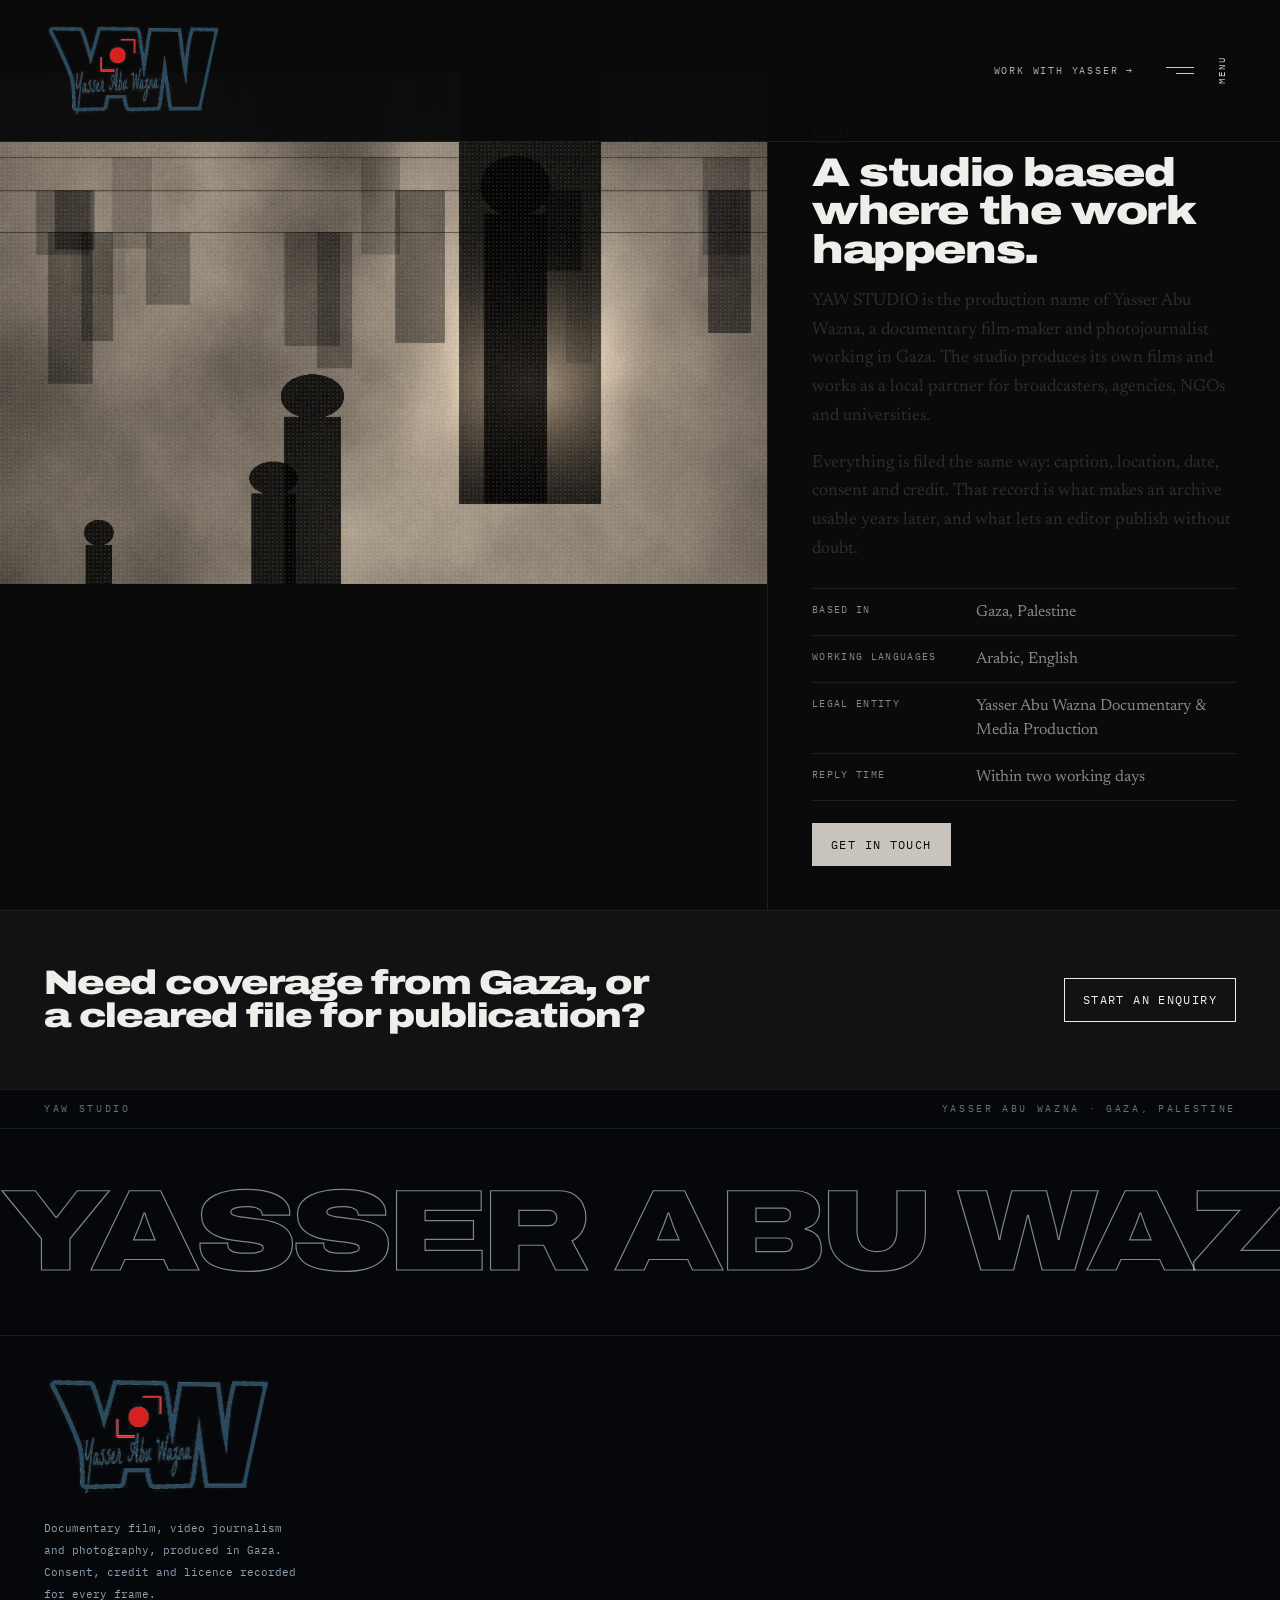
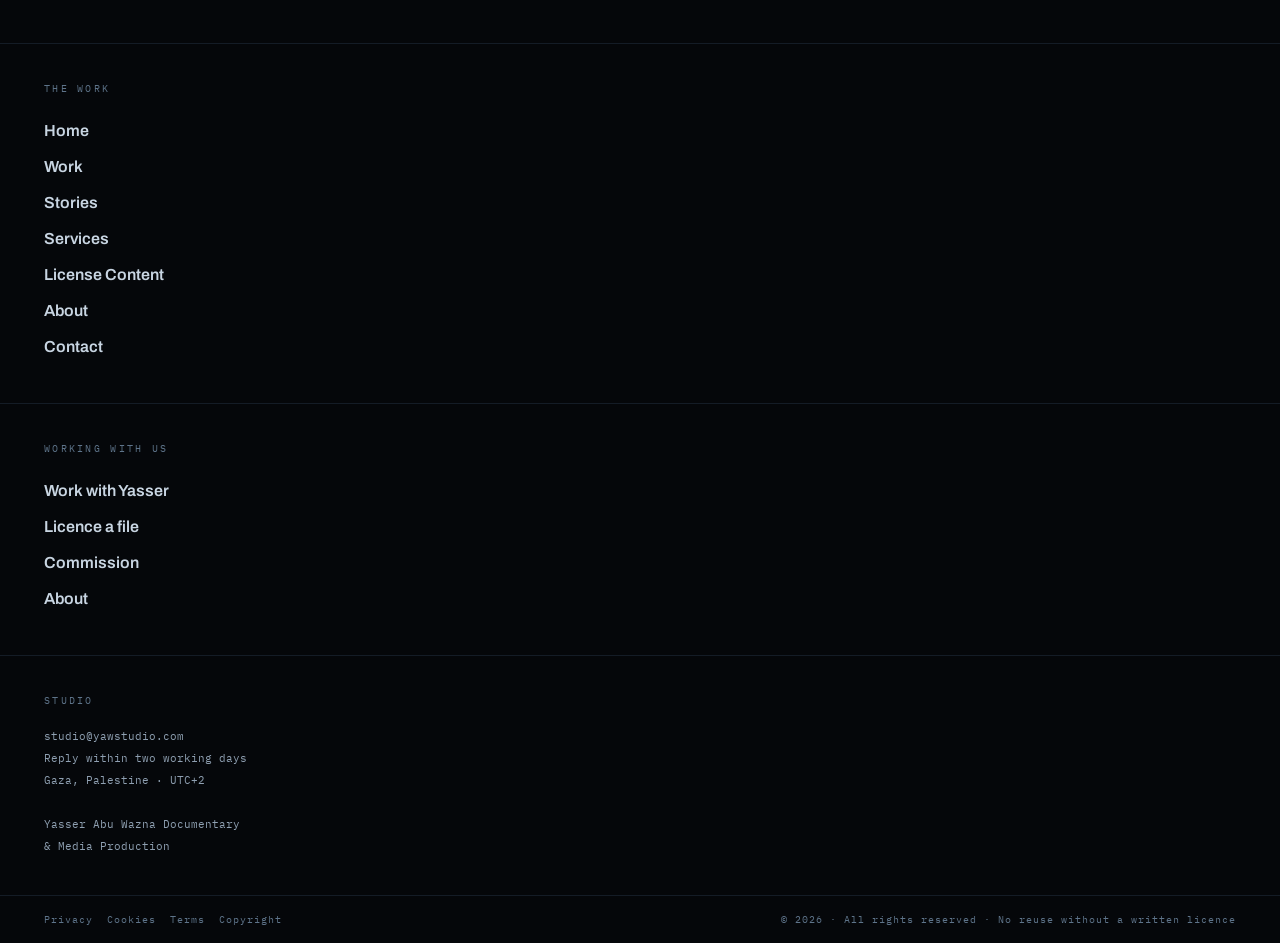
==== about.html @ a4c1c68e "Initial commit: YAW Studio public website. EOF  Co-authored-by: Cursor <cursoragent@cursor.com>" ====
<!doctype html>
<html lang="en">
<head>
<meta charset="utf-8">
<meta name="viewport" content="width=device-width, initial-scale=1">
<title>About &mdash; YAW STUDIO</title>
<meta name="description" content="YAW STUDIO is the production name of Yasser Abu Wazna, a documentary film-maker and photojournalist based in Gaza.">
<meta property="og:title" content="About — YAW STUDIO">
<meta property="og:description" content="YAW STUDIO is the production name of Yasser Abu Wazna, a documentary film-maker and photojournalist based in Gaza.">
<meta property="og:type" content="website">
<link rel="preconnect" href="https://fonts.googleapis.com"><link rel="preconnect" href="https://fonts.gstatic.com" crossorigin><link href="https://fonts.googleapis.com/css2?family=Archivo:ital,wdth,wght@0,62..125,100..900;1,62..125,100..900&family=IBM+Plex+Mono:wght@400;500&family=Newsreader:ital,opsz,wght@0,6..72,200..700;1,6..72,200..600&display=swap" rel="stylesheet">
<link rel="icon" href="assets/logo/favicon-512.png">
<link rel="apple-touch-icon" href="assets/logo/favicon-512.png">
<link rel="stylesheet" href="assets/style.css">
<link rel="stylesheet" href="assets/home.css">
</head>
<body>
<a class="skip" href="#main">Skip to content</a>
<header class="hdr">
  <a class="brand" href="index.html" aria-label="YAW STUDIO — home">
    <img class="mark" src="assets/logo/yaw-logo-ink.png" alt="" aria-hidden="true" width="924" height="458">
  </a>
  <div class="hdr-actions">
    <a class="hdr-cta" href="contact.html">Work with Yasser &rarr;</a>
    <button class="menu-btn" id="menuBtn" type="button" aria-expanded="false" aria-controls="menuRoom" aria-label="Open menu">
      <span class="menu-frame"><span class="menu-line"></span><span class="menu-line short"></span><span class="menu-tag">Menu</span></span>
    </button>
  </div>
  <nav aria-label="Main" hidden><a href="index.html">Home</a><a href="work.html">Work</a><a href="story.html">Stories</a><a href="services.html">Services</a><a href="licensing.html">License Content</a><a href="about.html" aria-current="page">About</a><a href="contact.html">Contact</a></nav>
</header>
<div class="overlay" id="menuRoom" aria-hidden="true">
  <div class="sweep"></div>
  <div class="top">
    <img  src="assets/logo/yaw-logo-ink.png" alt="" aria-hidden="true" width="924" height="458">
    <button class="close" id="menuClose" type="button">Close &times;</button>
  </div>
  <div class="list"><a href="index.html" data-i="0"><span class="k">01</span><span class="w"><b>Home</b></span><span class="d">Yasser Abu Wazna &middot; Gaza</span></a><a href="work.html" data-i="1"><span class="k">02</span><span class="w"><b>Work</b></span><span class="d">Photography &middot; frames</span></a><a href="story.html" data-i="2"><span class="k">03</span><span class="w"><b>Stories</b></span><span class="d">Reported &middot; written &middot; photographed</span></a><a href="services.html" data-i="3"><span class="k">04</span><span class="w"><b>Services</b></span><span class="d">Commission &middot; production</span></a><a href="licensing.html" data-i="4"><span class="k">05</span><span class="w"><b>License Content</b></span><span class="d">Cleared stills &amp; footage</span></a><a href="about.html" data-i="5"><span class="k">06</span><span class="w"><b>About</b></span><span class="d">Yasser Abu Wazna &middot; Gaza</span></a><a href="contact.html" data-i="6"><span class="k">07</span><span class="w"><b>Contact</b></span><span class="d">Discovery &middot; enquiries</span></a></div>
  <div class="view"><div class="lay on"><div class="ph"><img src="images/hero-main.jpg" alt="Home" loading="lazy"></div></div><div class="lay"><div class="ph c"><img src="images/frame-03.jpg" alt="Work" loading="lazy"></div></div><div class="lay"><div class="ph b"><img src="images/story-01.jpg" alt="Stories" loading="lazy"></div></div><div class="lay"><div class="ph"><img src="images/w04.jpg" alt="Services" loading="lazy"></div></div><div class="lay"><div class="ph d"><img src="images/frame-01.jpg" alt="License Content" loading="lazy"></div></div><div class="lay"><div class="ph c"><img src="images/portrait.jpg" alt="About" loading="lazy"></div></div><div class="lay"><div class="ph b"><img src="images/film-04.jpg" alt="Contact" loading="lazy"></div></div></div>
  <div class="foot"><span>Yasser Abu Wazna &middot; YAW STUDIO</span>
  <span>studio@yawstudio.com</span><span>Gaza, Palestine</span></div>
</div>
<main id="main">
<div class="story">
  <div class="col-a">
    <div class="ph c"><img src="images/portrait.jpg" alt="Portrait of Yasser Abu Wazna" loading="lazy"></div>
  </div>
  <div class="col-b">
    <p class="eyebrow" style="color:var(--signal)">About</p>
    <h1 class="disp">A studio based where the work happens.</h1>
    <p style="font-family:var(--read);font-size:17.5px;line-height:1.65;color:#2A2F34">
      YAW STUDIO is the production name of Yasser Abu Wazna, a documentary film-maker and photojournalist working in Gaza.
      The studio produces its own films and works as a local partner for broadcasters, agencies, NGOs and universities.</p>
    <p style="font-family:var(--read);font-size:17.5px;line-height:1.65;color:#2A2F34;margin-top:16px">
      Everything is filed the same way: caption, location, date, consent and credit. That record is what makes an archive
      usable years later, and what lets an editor publish without doubt.</p>
    <dl class="facts">
      <div><dt>Based in</dt><dd>Gaza, Palestine</dd></div>
      <div><dt>Working languages</dt><dd>Arabic, English</dd></div>
      <div><dt>Legal entity</dt><dd>Yasser Abu Wazna Documentary &amp; Media Production</dd></div>
      <div><dt>Reply time</dt><dd>Within two working days</dd></div>
    </dl>
    <div class="btnrow" style="padding:22px 0 0">
      <a class="btn fill" href="contact.html">Get in touch</a>
    </div>
  </div>
</div>

<section class="band">
  <h2 class="disp">Need coverage from Gaza, or a cleared file for publication?</h2>
  <a class="btn" href="contact.html">Start an enquiry</a>
</section>
</main>
<footer class="endcard">
  <div class="slateline">
    <span>YAW STUDIO</span>
    <span>Yasser Abu Wazna &middot; Gaza, Palestine</span>
    <span class="tc2"></span>
  </div>
  <div class="roll"><div class="rn">
    <span>YASSER ABU WAZNA</span><span>YAW STUDIO</span><span>YASSER ABU WAZNA</span><span>YAW STUDIO</span><span>YASSER ABU WAZNA</span><span>YAW STUDIO</span><span>YASSER ABU WAZNA</span><span>YAW STUDIO</span>
  </div></div>
  <div class="cols">
    <div class="cell">
      <img class="lock" src="assets/logo/yaw-logo-ink.png" alt="YAW STUDIO" width="924" height="458">
      <p>Documentary film, video journalism<br>and photography, produced in Gaza.<br>Consent, credit and licence recorded<br>for every frame.</p>
    </div>
    <div class="cell"><h4>The work</h4>
      <a href="index.html">Home</a><a href="work.html">Work</a>
      <a href="story.html">Stories</a><a href="services.html">Services</a>
      <a href="licensing.html">License Content</a><a href="about.html">About</a>
      <a href="contact.html">Contact</a></div>
    <div class="cell"><h4>Working with us</h4>
      <a href="contact.html">Work with Yasser</a><a href="licensing.html">Licence a file</a>
      <a href="services.html">Commission</a><a href="about.html">About</a></div>
    <div class="cell"><h4>Studio</h4>
      <p>studio@yawstudio.com<br>Reply within two working days<br>Gaza, Palestine &middot; UTC+2<br><br>
      Yasser Abu Wazna Documentary<br>&amp; Media Production</p></div>
  </div>
  <div class="base">
    <div><a href="legal.html#privacy">Privacy</a><a href="legal.html#cookies">Cookies</a><a href="legal.html#terms">Terms</a><a href="legal.html#copyright">Copyright</a></div>
    <div>&copy; 2026 &middot; All rights reserved &middot; No reuse without a written licence</div>
  </div>
</footer>
<script src="assets/site.js"></script>
<script src="assets/site.js"></script>
<script src="assets/site.js"></script>
</body>
</html>
---- assets/style.css ----
/* ============================================================
   YAW STUDIO — public website
   Design direction 03 · THE AGENCY WALL
   Free to use, edit and publish.

   TO SWITCH DIRECTION: replace the six values in :root below.
   Alternative palettes are listed at the bottom of this file.
   ============================================================ */

:root{
  /* --- cinematic · dark editorial --- */
  --paper:#0A0A0B;
  --paper-2:#121214;
  --line:#1E1E22;
  --ink:#F0EEEB;
  --mute:#8A8884;

  /* brand — taken from the final logo artwork */
  --navy:#101215;
  --brand-red:#E01B18;
  --signal:#C9C5BE;

  /* status — meaning is fixed, do not reuse for decoration */
  --go:#2F7D53;
  --ask:#B87914;
  --no:#E01B18;

  --disp:"Archivo",system-ui,-apple-system,sans-serif;
  --read:"Newsreader",Georgia,serif;
  --mono:"IBM Plex Mono",ui-monospace,SFMono-Regular,monospace;

  --pad:clamp(16px,4vw,44px);
  --maxw:1500px;
}

*{box-sizing:border-box}
html{-webkit-text-size-adjust:100%}
body{
  margin:0;background:var(--paper);color:var(--ink);
  font-family:var(--disp);font-size:16px;line-height:1.5;
  -webkit-font-smoothing:antialiased;
}
img{display:block;max-width:100%}
a{color:inherit}
button{font:inherit}
:focus-visible{outline:2px solid var(--signal);outline-offset:2px}
@media (prefers-reduced-motion:reduce){*{transition:none!important;animation:none!important}}

.skip{position:absolute;left:-9999px}
.skip:focus{left:8px;top:8px;background:var(--ink);color:#fff;padding:10px 14px;z-index:100}

/* ---------- type helpers ---------- */
.disp{font-family:var(--disp);font-variation-settings:"wdth" 125;font-weight:900;letter-spacing:-.035em;line-height:.96}
.eyebrow{font-family:var(--mono);font-size:10px;letter-spacing:.2em;text-transform:uppercase;color:var(--mute)}
.mono{font-family:var(--mono)}
.mute{color:var(--mute)}

/* ============================================================
   HEADER
   ============================================================ */
.hdr{
  display:flex;align-items:center;justify-content:space-between;gap:16px;
  padding:18px var(--pad);
  position:fixed;top:0;left:0;right:0;z-index:20;flex-wrap:wrap;
  background:linear-gradient(to bottom,rgba(10,10,11,.92),rgba(10,10,11,0));
  border-bottom:0;transition:background .4s;
}
.hdr.solid{background:rgba(10,10,11,.97);border-bottom:1px solid var(--line)}
body:not(.home) .hdr{background:rgba(10,10,11,.97);border-bottom:1px solid var(--line)}
.brand{display:flex;flex-direction:column;align-items:flex-start;justify-content:center;gap:5px;text-decoration:none;color:var(--ink);padding:4px 0}
.brand .mark{height:auto;width:clamp(118px,14vw,188px);flex:0 0 auto;display:block}
.brand .brand-word{
  font-family:var(--disp);font-variation-settings:"wdth" 110;font-weight:800;
  font-size:clamp(9px,.95vw,11px);letter-spacing:.28em;text-transform:uppercase;
  color:rgba(240,238,235,.92);line-height:1;white-space:nowrap;
}
.brand .bt{display:none}
.hdr nav{display:none}
.hdr-actions{display:flex;align-items:center;gap:clamp(16px,3vw,32px);margin-left:auto}
.hdr-cta{
  font-family:var(--mono);font-size:10px;letter-spacing:.18em;text-transform:uppercase;
  text-decoration:none;color:rgba(240,238,235,.72);padding:0;border:0;background:none;
  transition:color .3s;
}
.hdr-cta:hover{color:#fff}
@media(max-width:640px){.hdr-cta{display:none}}
.menu-btn{display:flex;align-items:center;gap:10px;background:none;border:0;cursor:pointer;
  font-family:var(--mono);font-size:10.5px;letter-spacing:.22em;text-transform:uppercase;
  color:rgba(240,238,235,.85);padding:8px 0}
.menu-btn:hover{color:#fff}

/* ============================================================
   THE FILING STRIP — signature element, used on every page
   ============================================================ */
.strip{
  display:flex;flex-wrap:wrap;font-family:var(--mono);font-size:11px;
  border-top:1px solid var(--line);border-bottom:1px solid var(--line);
  background:var(--paper-2);
}
.strip div{padding:9px 14px;border-right:1px solid var(--line);white-space:nowrap}
.strip div:last-child{border-right:0}
.strip b{display:block;font-size:9px;letter-spacing:.18em;color:var(--mute);font-weight:400;margin-bottom:3px;text-transform:uppercase}

.dot{width:7px;height:7px;border-radius:50%;display:inline-block;margin-right:6px;vertical-align:1px}
.dot.go{background:var(--go)}.dot.ask{background:var(--ask)}.dot.no{background:var(--no)}

/* ============================================================
   IMAGE SLOT
   Gradient sits behind. If the file is missing the page still
   looks designed — see images/README.txt
   ============================================================ */
.ph{position:relative;overflow:hidden;background:linear-gradient(140deg,#9AA3AB,#20262C 78%)}
.ph.b{background:linear-gradient(35deg,#7E8C99,#171D24 74%)}
.ph.c{background:linear-gradient(215deg,#A6ADB4,#252B31 70%)}
.ph.d{background:linear-gradient(75deg,#8B959E,#1B2128 80%)}
.ph img{width:100%;height:100%;object-fit:cover}
.ph::after{
  content:"";position:absolute;inset:0;pointer-events:none;
  background-image:radial-gradient(circle at 1px 1px,rgba(255,255,255,.07) 1px,transparent 0);
  background-size:4px 4px;
}
.ph.has img + ::after{display:none}

/* ============================================================
   HERO
   ============================================================ */
.hero .ph{height:clamp(260px,58vh,620px)}
.hero-txt{padding:clamp(28px,5vw,60px) var(--pad) 0;max-width:var(--maxw)}
.hero-txt h1{font-size:clamp(30px,6.6vw,82px);margin:12px 0 18px;max-width:17ch}
.hero-txt p{font-family:var(--read);font-size:clamp(17px,2vw,22px);line-height:1.5;max-width:56ch;margin:0;color:var(--mute)}

/* ============================================================
   SECTIONS
   ============================================================ */
.sec{padding:clamp(40px,6vw,84px) 0;border-top:1px solid var(--line)}
.sec.flush{padding-left:0;padding-right:0}
.sec-head{
  display:flex;justify-content:space-between;align-items:flex-end;gap:18px;flex-wrap:wrap;
  padding:0 var(--pad);margin-bottom:24px;
}
.sec-head h2{font-size:clamp(22px,3.6vw,44px);margin:8px 0 0}
.lede{font-family:var(--read);font-size:19px;line-height:1.6;max-width:60ch;color:var(--mute);margin:0 0 26px;padding:0 var(--pad)}

/* ============================================================
   THE WALL — edge-to-edge grid, 1px gaps
   ============================================================ */
.wall{
  display:grid;grid-template-columns:repeat(12,1fr);gap:clamp(12px,2vw,24px);
  padding:0 var(--pad) clamp(40px,6vw,80px);
}
@media(max-width:900px){.wall{grid-template-columns:repeat(6,1fr)}}
@media(max-width:520px){.wall{grid-template-columns:1fr}}
.cell{background:transparent;text-decoration:none;display:block;position:relative;overflow:hidden}
.cell .ph{aspect-ratio:4/5;transition:transform .7s cubic-bezier(.2,.8,.2,1)}
.cell.tall{grid-column:span 4;grid-row:span 2}
.cell.tall .ph{aspect-ratio:3/4;min-height:480px}
.cell.wide{grid-column:span 8}
.cell.wide .ph{aspect-ratio:21/9;min-height:280px}
.cell:not(.tall):not(.wide){grid-column:span 4}
@media(max-width:900px){
  .cell,.cell.tall,.cell.wide{grid-column:span 6}
  .cell.tall .ph{min-height:360px}
}
@media(max-width:520px){
  .cell,.cell.tall,.cell.wide{grid-column:span 1}
  .cell .ph,.cell.tall .ph,.cell.wide .ph{aspect-ratio:4/5;min-height:0}
}
.cell::after{
  content:"";position:absolute;inset:0;background:linear-gradient(to top,rgba(5,7,10,.78),transparent 55%);
  opacity:0;transition:opacity .5s;pointer-events:none;
}
.cell:hover::after{opacity:1}
.cell:hover .ph{transform:scale(1.04)}
.cell .meta{
  position:absolute;left:0;right:0;bottom:0;z-index:2;
  font-family:var(--mono);font-size:9.5px;line-height:1.6;color:rgba(255,255,255,.62);
  padding:clamp(16px,3vw,28px);opacity:0;transform:translateY(12px);
  transition:opacity .5s,transform .5s;
}
.cell:hover .meta{opacity:1;transform:none}
.cell .meta b{
  display:block;color:#fff;font-weight:500;font-size:clamp(14px,2vw,22px);
  font-family:var(--disp);font-variation-settings:"wdth" 110;font-weight:800;
  letter-spacing:-.02em;margin-bottom:6px;text-transform:uppercase;
}
.cell .meta i{font-style:normal;color:rgba(255,255,255,.5)}

/* ============================================================
   CARD ROW (services, steps)
   ============================================================ */
.cards{display:grid;grid-template-columns:repeat(auto-fit,minmax(240px,1fr));gap:1px;background:var(--line);border-top:1px solid var(--line);border-bottom:1px solid var(--line)}
.card{background:var(--paper);padding:24px 20px}
.card .num{font-family:var(--mono);font-size:10px;letter-spacing:.18em;color:var(--signal)}
.card h3{font-size:18px;font-variation-settings:"wdth" 105;font-weight:800;margin:12px 0 8px;letter-spacing:-.015em}
.card p{font-family:var(--read);font-size:16px;line-height:1.55;margin:0;color:var(--mute)}
.card .fine{font-family:var(--mono);font-size:10px;color:var(--mute);margin-top:12px;letter-spacing:.05em}

/* ============================================================
   BUTTONS
   ============================================================ */
.btn{
  display:inline-block;font-family:var(--mono);font-size:11.5px;letter-spacing:.12em;
  text-transform:uppercase;padding:12px 18px;border:1px solid var(--ink);
  background:transparent;color:var(--ink);text-decoration:none;cursor:pointer;
}
.btn:hover{background:var(--ink);color:var(--paper)}
.btn.fill{background:var(--signal);border-color:var(--signal);color:#fff}
.btn.fill:hover{background:#2A2E33;border-color:#2A2E33}
.btnrow{display:flex;gap:10px;flex-wrap:wrap;padding:0 var(--pad)}

/* ============================================================
   STORY / READING PAGE
   ============================================================ */
.story{display:grid;grid-template-columns:minmax(0,1.5fr) minmax(280px,1fr);border-top:1px solid var(--line)}
@media(max-width:900px){.story{grid-template-columns:1fr}}
.story .col-a{border-right:1px solid var(--line);min-width:0}
@media(max-width:900px){.story .col-a{border-right:0}}
.story .col-a > .ph{aspect-ratio:3/2}
.story .col-b{padding:var(--pad)}
.story h1{font-size:clamp(24px,3.4vw,40px);margin:12px 0 16px}
.prose{font-family:var(--read);font-size:17.5px;line-height:1.68;color:var(--mute);max-width:62ch;padding:26px var(--pad)}
.prose p{margin:0 0 16px}
.prose h2{font-family:var(--disp);font-variation-settings:"wdth" 105;font-weight:800;font-size:22px;margin:30px 0 12px;letter-spacing:-.015em}
.pull{font-family:var(--read);font-style:italic;font-size:22px;line-height:1.35;border-top:1px solid var(--line);border-bottom:1px solid var(--line);padding:20px 0;margin:26px 0;color:var(--ink)}
.figcap{font-family:var(--mono);font-size:10px;color:var(--mute);letter-spacing:.05em;line-height:1.7;padding:8px var(--pad) 0}

.rights{border-left:2px solid var(--signal);padding:14px 0 14px 16px;margin:22px 0;font-family:var(--mono);font-size:11.5px;line-height:1.9;color:#3A4046}
.rights b{color:var(--ink);letter-spacing:.14em;font-size:9.5px;display:block;margin-bottom:6px;text-transform:uppercase}

.thumbs{display:grid;grid-template-columns:repeat(4,1fr);gap:1px;background:var(--line);border-top:1px solid var(--line)}
.thumbs .ph{aspect-ratio:3/2}

dl.facts{margin:24px 0 0;border-top:1px solid var(--line)}
dl.facts > div{display:flex;gap:14px;padding:11px 0;border-bottom:1px solid var(--line)}
dl.facts dt{font-family:var(--mono);font-size:9.5px;letter-spacing:.14em;text-transform:uppercase;color:var(--mute);width:150px;flex:0 0 auto;padding-top:3px}
dl.facts dd{margin:0;font-family:var(--read);font-size:16px;color:#2A2F34}
@media(max-width:520px){dl.facts > div{flex-direction:column;gap:4px}dl.facts dt{width:auto}}

/* ============================================================
   SEARCH + FILTERS
   ============================================================ */
.search{display:flex;border:1px solid var(--ink);margin:0 var(--pad) 16px}
.search input{flex:1;min-width:0;border:0;padding:14px 16px;font-family:var(--mono);font-size:14px;background:transparent;color:var(--ink)}
.search input::placeholder{color:var(--mute)}
.search button{border:0;border-left:1px solid var(--ink);padding:0 20px}
.chips{display:flex;gap:6px;flex-wrap:wrap;padding:0 var(--pad) 18px}
.chip{font-family:var(--mono);font-size:11px;padding:7px 11px;border:1px solid var(--line);background:transparent;color:var(--mute);cursor:pointer;letter-spacing:.05em}
.chip[aria-pressed="true"]{background:var(--signal);border-color:var(--signal);color:#fff}

/* ============================================================
   FORMS
   ============================================================ */
.form{display:grid;grid-template-columns:repeat(auto-fit,minmax(220px,1fr));gap:16px 20px;padding:0 var(--pad)}
.form .full{grid-column:1/-1}
.form label{display:block;font-family:var(--mono);font-size:9.5px;letter-spacing:.16em;text-transform:uppercase;color:var(--mute);margin-bottom:6px}
.form input,.form select,.form textarea{
  width:100%;border:1px solid var(--line);padding:11px 12px;
  font-family:var(--read);font-size:16px;background:var(--paper);color:var(--ink);border-radius:0;
}
.form textarea{min-height:120px;resize:vertical}
.form input:focus,.form select:focus,.form textarea:focus{border-color:var(--signal)}
.fine{font-family:var(--mono);font-size:10.5px;color:var(--mute);line-height:1.7}

.split{display:grid;grid-template-columns:1fr 1fr;gap:clamp(24px,4vw,56px);padding:0 var(--pad)}
@media(max-width:820px){.split{grid-template-columns:1fr}}

/* ============================================================
   BAND + FOOTER
   ============================================================ */
.band{
  background:var(--ink);color:var(--paper);padding:clamp(30px,5vw,56px) var(--pad);
  display:flex;justify-content:space-between;gap:22px;flex-wrap:wrap;align-items:center;
}
.band h2{font-size:clamp(20px,3vw,34px);margin:0;max-width:22ch}
.band .btn{border-color:var(--paper);color:var(--paper)}
.band .btn:hover{background:var(--paper);color:var(--ink)}

.ftr{border-top:1px solid var(--ink);padding:28px var(--pad);display:flex;justify-content:space-between;gap:20px;flex-wrap:wrap;font-family:var(--mono);font-size:10.5px;color:var(--mute);letter-spacing:.05em}
.ftr a{text-decoration:none;color:var(--mute)}
.ftr a:hover{color:var(--ink)}
.ftr nav{display:flex;gap:14px;flex-wrap:wrap}

/* ============================================================
   ALTERNATIVE PALETTES — paste over :root to change direction
   ------------------------------------------------------------
   01 GALLERY   --paper:#0B0B0C; --paper-2:#151517; --line:#26262A;
                --ink:#F2F2F0;  --mute:#8A8A85;    --signal:#C9C9C4;
   02 BROADSHEET --paper:#F4F1E9; --paper-2:#EAE5D9; --line:#C9C0AE;
                --ink:#14110E;  --mute:#7A7164;    --signal:#8C1B1B;
   04 MARGIN    --paper:#EEEDE8; --paper-2:#E3E3DC; --line:#C8C9C0;
                --ink:#1B211C;  --mute:#6B7266;    --signal:#55613F;
   05 SIGNAL    --paper:#1B2ED6; --paper-2:#1428B8; --line:#4A5CE8;
                --ink:#FFFFFF;  --mute:#C3CBF7;    --signal:#F5FF3D;
   06 DISPATCH  --paper:#F7F8F9; --paper-2:#EDF0F3; --line:#DDE2E7;
                --ink:#10161C;  --mute:#6C7C8C;    --signal:#1F5FBF;
   ============================================================ */

@media print{
  .hdr,.band,.btn,.chips,.search{display:none}
  body{background:#fff}
  .ph{background:#DDD}
}

/* ============================================================
   CINEMA LAYER
   A film-title entrance, a cinemascope hero and a moving reel.
   Everything is CSS. No library, no video file, no heavy script —
   it has to open on a weak connection.
   Every animation here is switched off by prefers-reduced-motion.
   ============================================================ */

/* ---------- 1 · THE ENTRANCE (title card) ---------- */
.intro{position:fixed;inset:0;z-index:9999;background:#05070A;overflow:hidden;
  display:grid;place-items:center;color:#fff}
.intro[hidden]{display:none}
.intro.out{opacity:0;visibility:hidden;transition:opacity .9s ease,visibility 0s .9s}

/* letterbox bars that pull back like a projector gate opening */
.intro .gate{position:absolute;left:0;right:0;height:50%;background:#05070A;z-index:3}
.intro .gate.t{top:0}
.intro .gate.b{bottom:0}
.intro.open .gate.t{transform:translateY(-100%);transition:transform 1.05s cubic-bezier(.7,0,.2,1)}
.intro.open .gate.b{transform:translateY(100%);transition:transform 1.05s cubic-bezier(.7,0,.2,1)}

.intro .slate{position:absolute;top:26px;left:26px;right:26px;z-index:4;
  display:flex;justify-content:space-between;gap:16px;flex-wrap:wrap;
  font-family:var(--mono);font-size:10px;letter-spacing:.24em;text-transform:uppercase;
  color:rgba(255,255,255,.42);opacity:0;animation:slateIn .5s .15s forwards}
.intro .slate .rec::before{content:"";display:inline-block;width:7px;height:7px;border-radius:50%;
  background:var(--brand-red);margin-right:8px;vertical-align:0;animation:blink 1.1s .4s 3}
@keyframes slateIn{to{opacity:1}}
@keyframes blink{0%,100%{opacity:1}50%{opacity:.15}}

.intro .stage{position:relative;z-index:4;text-align:center;padding:0 24px}
.intro .mark{width:clamp(200px,32vw,420px);height:auto;margin:0 auto 30px;display:block}
/* SVG stroke animations only — ignored on PNG logo */
.intro .mark path,.intro .mark line{
  stroke-dasharray:var(--len,1400);stroke-dashoffset:var(--len,1400);
  animation:draw 1.15s .35s cubic-bezier(.6,0,.3,1) forwards}
.intro .mark line{animation-delay:.75s;animation-duration:.55s}
@keyframes draw{to{stroke-dashoffset:0}}
/* the focus point arrives last, like a record light */
.intro .mark circle{transform-origin:104px 172px;transform:scale(0);
  animation:pop .5s 1.15s cubic-bezier(.2,1.5,.4,1) forwards}
@keyframes pop{to{transform:scale(1)}}

.intro .name{font-family:var(--disp);font-variation-settings:"wdth" 125;font-weight:900;
  font-size:clamp(20px,3.4vw,34px);letter-spacing:.16em;opacity:0;
  animation:up .8s 1.25s cubic-bezier(.2,.8,.2,1) forwards}
.intro .sub{font-family:var(--mono);font-size:10px;letter-spacing:.32em;text-transform:uppercase;
  color:rgba(255,255,255,.5);margin-top:14px;opacity:0;
  animation:up .8s 1.5s cubic-bezier(.2,.8,.2,1) forwards}
@keyframes up{from{opacity:0;transform:translateY(14px)}to{opacity:1;transform:none}}

.intro .skip{position:absolute;bottom:24px;right:26px;z-index:5;background:none;border:0;cursor:pointer;
  font-family:var(--mono);font-size:10px;letter-spacing:.2em;text-transform:uppercase;
  color:rgba(255,255,255,.4);opacity:0;animation:slateIn .5s 1.1s forwards}
.intro .skip:hover{color:#fff}

/* ---------- 2 · FULLSCREEN CINEMA HERO ---------- */
.cine{position:relative;height:100vh;height:100dvh;min-height:560px;overflow:hidden;background:#040506;margin-top:0}
body.fs-cine .cine .bar{display:none}
body.fs-cine .hdr{
  position:fixed;top:0;left:0;right:0;z-index:30;
  background:transparent;border:0;
  transition:background .4s ease,border-color .4s ease;
}
body.fs-cine .hdr.solid{background:rgba(4,5,6,.92);border-bottom:1px solid rgba(255,255,255,.06)}
body.fs-cine .brand .mark{width:clamp(124px,15vw,200px);height:auto}
.overlay .top .brand{color:#fff}
.overlay .top .brand .mark{width:clamp(130px,16vw,200px)}
.overlay .top .brand-word{color:rgba(240,238,235,.92)}
.end-logo .brand-word{display:none}

.cine .cap{
  position:absolute;z-index:5;left:var(--pad);right:var(--pad);bottom:clamp(100px,14vh,160px);color:#fff;
  opacity:0;transform:translateY(24px);
  animation:heroCap 1.2s .4s var(--ease-out, cubic-bezier(.16,1,.3,1)) forwards;
}
@keyframes heroCap{to{opacity:1;transform:none}}
.cine .cap h1{
  font-family:var(--disp);font-variation-settings:"wdth" 118;font-weight:900;
  letter-spacing:-.03em;line-height:.9;font-size:clamp(36px,8vw,104px);margin:0 0 14px;
  text-transform:uppercase;max-width:16ch;
}
.cine .cap .role{font-family:var(--mono);font-size:clamp(10px,1.2vw,12px);letter-spacing:.26em;
  text-transform:uppercase;color:rgba(255,255,255,.58)}
.cine .cap .brand-mark,.cine .cap .place,.cine .cap .kick,.cine .cap p,.cine .cap .now{display:none}

.cine-foot{
  position:absolute;z-index:5;left:var(--pad);right:var(--pad);bottom:clamp(28px,5vh,48px);
  display:flex;justify-content:space-between;align-items:flex-end;gap:20px;
  opacity:0;transform:translateY(16px);
  animation:heroCap 1s .7s cubic-bezier(.16,1,.3,1) forwards;
}
.cine-foot .explore{
  font-family:var(--mono);font-size:10px;letter-spacing:.2em;text-transform:uppercase;
  text-decoration:none;color:rgba(255,255,255,.72);padding-bottom:4px;
  border-bottom:1px solid rgba(255,255,255,.25);transition:color .3s,border-color .3s,transform .3s;
}
.cine-foot .explore:hover{color:#fff;border-color:#fff;transform:translateX(4px)}
.cine-foot .hero-cnt{font-family:var(--mono);font-size:10px;letter-spacing:.22em;color:rgba(255,255,255,.45)}
.cine .ticks,.cine .cue,.cine .hud{display:none!important}

.cine .vig{background:radial-gradient(ellipse at center,transparent 50%,rgba(4,5,6,.55) 100%),
             linear-gradient(to top,rgba(4,5,6,.88) 0%,transparent 38%)}
.cine .reel{position:absolute;inset:0}
.cine .shot{position:absolute;inset:0;margin:0;opacity:0;transition:opacity 1.4s ease}
.cine .shot.on{opacity:1}
.cine .shot .ph{position:absolute;inset:0;height:100%}
.cine .shot.on .ph{animation:kb 11s linear forwards}
@keyframes kb{from{transform:scale(1.02)}to{transform:scale(1.13)}}

/* film grain — one static tile, drifting slowly. Cheap on the GPU. */
.cine .grain{position:absolute;inset:-40px;z-index:2;pointer-events:none;opacity:.16;
  background-image:url("data:image/svg+xml,%3Csvg xmlns='http://www.w3.org/2000/svg' width='140' height='140'%3E%3Cfilter id='n'%3E%3CfeTurbulence type='fractalNoise' baseFrequency='.9' numOctaves='3'/%3E%3C/filter%3E%3Crect width='140' height='140' filter='url(%23n)'/%3E%3C/svg%3E");
  animation:drift 1.2s steps(6) infinite}
@keyframes drift{
  0%{transform:translate(0,0)}   16%{transform:translate(-12px,7px)}
  33%{transform:translate(9px,-11px)} 50%{transform:translate(-7px,-6px)}
  66%{transform:translate(11px,9px)}  83%{transform:translate(-9px,12px)}
  100%{transform:translate(0,0)}}

.cine .vig{position:absolute;inset:0;z-index:2;pointer-events:none;
  background:radial-gradient(ellipse at center,transparent 42%,rgba(5,7,10,.72) 100%),
             linear-gradient(to top,rgba(5,7,10,.85) 0%,transparent 42%)}
/* the 2.39:1 bars — what makes it read as film, not as a web banner */
.cine .bar{position:absolute;left:0;right:0;height:7.5%;background:#05070A;z-index:4}
.cine .bar.t{top:0}
.cine .bar.b{bottom:0}

.cine .hud{display:none}

/* legacy cap rules — superseded by fs-cine block above */
body:not(.fs-cine) .cine .cap{position:absolute;z-index:5;left:var(--pad);right:var(--pad);bottom:calc(7.5% + 32px);color:#fff}
body:not(.fs-cine) .cine .cap .brand-mark{font-family:var(--mono);font-size:10px;letter-spacing:.32em;text-transform:uppercase;
  color:rgba(255,255,255,.45);margin-bottom:clamp(12px,2vh,20px)}
body:not(.fs-cine) .cine .cap h1{font-family:var(--disp);font-variation-settings:"wdth" 118;font-weight:900;
  letter-spacing:-.03em;line-height:.92;font-size:clamp(32px,7.5vw,96px);margin:0 0 16px;
  text-transform:uppercase;max-width:14ch}
body:not(.fs-cine) .cine .cap .role{font-family:var(--mono);font-size:clamp(10px,1.2vw,12px);letter-spacing:.24em;
  text-transform:uppercase;color:rgba(255,255,255,.62);margin-bottom:10px}
body:not(.fs-cine) .cine .cap .place{font-family:var(--mono);font-size:10px;letter-spacing:.28em;text-transform:uppercase;
  color:rgba(255,255,255,.4)}
body:not(.fs-cine) .cine .cap .kick,body:not(.fs-cine) .cine .cap p,body:not(.fs-cine) .cine .cap .now{display:none}
body:not(.fs-cine) .cine .ticks{display:none}

/* ---------- 3 · THE REEL (moving filmstrip) ---------- */
.strip-reel{overflow:hidden;border-top:1px solid var(--line);border-bottom:1px solid var(--line);
  background:var(--paper-2);padding:14px 0}
.strip-reel .track{display:flex;gap:1px;width:max-content;animation:roll 46s linear infinite}
.strip-reel:hover .track,.strip-reel:focus-within .track{animation-play-state:paused}
.strip-reel .fr{width:clamp(150px,17vw,230px);flex:0 0 auto;background:var(--paper)}
.strip-reel .fr .ph{aspect-ratio:3/2}
.strip-reel .fr .lb{font-family:var(--mono);font-size:9px;letter-spacing:.08em;color:var(--mute);padding:6px 7px}
@keyframes roll{from{transform:translateX(0)}to{transform:translateX(-50%)}}

/* ---------- reduced motion: everything becomes still ---------- */
@media (prefers-reduced-motion:reduce){
  .intro{display:none!important}
  .cine .shot.on .ph{animation:none}
  .cine .grain{animation:none}
  .cine .cue{animation:none}
  .strip-reel .track{animation:none}
  .intro .mark path,.intro .mark line{stroke-dashoffset:0;animation:none}
  .intro .mark circle{transform:none;animation:none}
}

/* ============================================================
   REAL LOGO — display exactly as supplied (no filters, no effects)
   ============================================================ */
img.mark, img.lock, .brand img, .intro img.mark, .overlay .top img, .end-brand img.lock{
  filter:none!important;
  clip-path:none!important;
  animation:none!important;
  opacity:1!important;
  transform:none!important;
}
.brand .mark{height:auto;width:clamp(118px,14vw,188px);display:block}
.intro .mark{width:clamp(160px,26vw,320px);height:auto;margin:0 auto 22px;display:block}
.ph .wm img{width:clamp(80px,11vw,150px);height:auto;filter:none!important}

/* ============================================================
   THE END CARD — cinematic footer, on every page
   ============================================================ */
.endcard{background:#05070A;color:#E7ECF2;position:relative;overflow:hidden;
  border-top:1px solid #141C26}
.endcard .slateline{display:flex;justify-content:space-between;gap:14px;flex-wrap:wrap;
  padding:12px var(--pad);border-bottom:1px solid #141C26;
  font-family:var(--mono);font-size:9.5px;letter-spacing:.28em;text-transform:uppercase;color:#5E748A}
.endcard .mark,.ftr .mark{width:118px;height:auto;display:block}
.endcard .slateline .tc2{display:none}

/* the big outlined wordmark, rolling slowly */
.endcard .roll{overflow:hidden;padding:clamp(26px,4vw,52px) 0;border-bottom:1px solid #141C26}
.endcard .roll .rn{display:flex;width:max-content;animation:endroll 42s linear infinite}
.endcard .roll .rn span{font-family:var(--disp);font-variation-settings:"wdth" 125;font-weight:900;
  font-size:clamp(40px,9vw,132px);letter-spacing:-.045em;line-height:.9;padding-right:.35em;
  white-space:nowrap;-webkit-text-stroke:1.2px rgba(231,236,242,.55);color:transparent;text-transform:uppercase}
.endcard .roll .rn span:nth-child(even){-webkit-text-stroke:0;color:rgba(231,236,242,.07)}
@keyframes endroll{from{transform:translateX(0)}to{transform:translateX(-50%)}}

.endcard .cols{display:grid;grid-template-columns:1.4fr 1fr 1fr 1.2fr;gap:1px;background:#141C26}
@media(max-width:860px){.endcard .cols{grid-template-columns:1fr 1fr}}
@media(max-width:520px){.endcard .cols{grid-template-columns:1fr}}
.endcard .cell{background:#05070A;padding:clamp(22px,3vw,40px) var(--pad)}
.endcard .cell h4{font-family:var(--mono);font-size:9.5px;letter-spacing:.24em;text-transform:uppercase;
  color:#5E748A;margin:0 0 16px;font-weight:400}
.endcard .cell a{display:block;text-decoration:none;color:#C8D5E2;font-family:var(--disp);
  font-variation-settings:"wdth" 100;font-weight:600;font-size:16px;padding:6px 0;
  transition:transform .3s cubic-bezier(.2,.8,.2,1),color .3s}
.endcard .cell a:hover{transform:translateX(9px);color:#fff}
.endcard .cell p{font-family:var(--mono);font-size:11px;line-height:2;color:#8FA0B2;margin:0}
.endcard .cell img.lock{width:min(230px,80%);height:auto;display:block;margin-bottom:18px}

.endcard .base{display:flex;justify-content:space-between;gap:16px;flex-wrap:wrap;
  padding:16px var(--pad);border-top:1px solid #141C26;
  font-family:var(--mono);font-size:10px;letter-spacing:.1em;color:#5E748A}
.endcard .base a{color:#5E748A;text-decoration:none;margin-right:14px}
.endcard .base a:hover{color:#C8D5E2}

@media (prefers-reduced-motion:reduce){.endcard .roll .rn{animation:none}}

/* ============================================================
   THE MENU — one button, a full-screen room behind it
   ============================================================ */
.menu-btn .bars{display:flex;flex-direction:column;gap:4px;width:26px}
.menu-btn .bars i{height:1.5px;background:currentColor;display:block;transition:transform .35s,width .35s}
.menu-btn .bars i:nth-child(1){width:26px}
.menu-btn .bars i:nth-child(2){width:18px}
.menu-btn:hover .bars i:nth-child(2){width:26px}

/* cinematic menu control */
.menu-frame{display:flex;flex-direction:column;align-items:flex-end;gap:5px;position:relative;padding-right:42px}
.menu-line{display:block;width:28px;height:1px;background:currentColor;transition:width .4s cubic-bezier(.22,.84,.22,1),transform .4s}
.menu-line.short{width:18px}
.menu-tag{
  position:absolute;right:0;top:50%;
  font-family:var(--mono);font-size:9px;letter-spacing:.24em;text-transform:uppercase;
  transform:translateY(-50%) rotate(-90deg);transform-origin:center;white-space:nowrap;
}
.menu-btn:hover .menu-line{width:34px}
.menu-btn:hover .menu-line.short{width:28px}

.overlay{position:fixed;inset:0;z-index:400;background:#040506;color:#EDF1F5;
  clip-path:inset(0 0 100% 0);pointer-events:none;
  transition:clip-path .85s cubic-bezier(.62,0,.18,1);overflow:hidden;
  display:flex;flex-direction:column;
  padding:clamp(96px,14vh,140px) 0 clamp(72px,11vh,110px)}
.overlay.open{clip-path:inset(0 0 0 0);pointer-events:auto}
.overlay .view{position:absolute;inset:0;z-index:0;overflow:hidden;border:0}
.overlay .view::after{content:"";position:absolute;inset:0;z-index:1;
  background:linear-gradient(to right,rgba(4,5,6,.88) 0%,rgba(4,5,6,.72) 42%,rgba(4,5,6,.55) 100%)}
.overlay .list{
  position:relative;z-index:3;margin:auto 0;align-self:stretch;
  padding:clamp(12px,2vh,28px) var(--pad);
  max-width:680px;width:100%;
  max-height:100%;overflow-y:auto;
  scrollbar-width:thin;
}
@media(max-width:860px){
  .overlay .view::after{background:rgba(4,5,6,.82)}
  .overlay .list{max-width:none}
}
.overlay .top{position:absolute;top:0;left:0;right:0;z-index:5;display:flex;justify-content:space-between;
  align-items:center;gap:16px;padding:18px var(--pad);border-bottom:1px solid #141C26}
.overlay .top img,.overlay .top .brand .mark{width:clamp(130px,16vw,200px);height:auto;display:block}
.overlay .close{background:none;border:0;cursor:pointer;color:#8FA0B2;
  font-family:var(--mono);font-size:10.5px;letter-spacing:.22em;text-transform:uppercase}
.overlay .close:hover{color:#fff}
/* a red line sweeps down when it opens */
.overlay .sweep{position:absolute;left:0;right:0;top:0;height:2px;background:var(--brand-red);
  transform:scaleX(0);transform-origin:left;z-index:6}
.overlay.open .sweep{animation:sweep .8s .1s cubic-bezier(.6,0,.2,1) forwards}
@keyframes sweep{0%{transform:scaleX(0)}55%{transform:scaleX(1)}100%{transform:scaleX(1);opacity:0}}

.overlay .list a{display:flex;align-items:baseline;gap:14px;text-decoration:none;color:#EDF1F5;
  padding:clamp(5px,.85vh,11px) 0;position:relative}
.overlay .list a .k{font-family:var(--mono);font-size:10px;letter-spacing:.2em;color:#5E748A;width:34px;flex:0 0 auto}
.overlay .list a b{font-family:var(--disp);font-variation-settings:"wdth" 118;font-weight:900;
  font-size:clamp(22px,3.8vw,46px);letter-spacing:-.04em;line-height:1.05;text-transform:uppercase;
  transform:translateY(110%);display:inline-block;transition:transform .7s cubic-bezier(.2,.85,.2,1),color .3s}
.overlay .list a .w{overflow:hidden;display:block}
.overlay.open .list a b{transform:none}
.overlay .list a:nth-child(1) b{transition-delay:.16s}
.overlay .list a:nth-child(2) b{transition-delay:.22s}
.overlay .list a:nth-child(3) b{transition-delay:.28s}
.overlay .list a:nth-child(4) b{transition-delay:.34s}
.overlay .list a:nth-child(5) b{transition-delay:.40s}
.overlay .list a:nth-child(6) b{transition-delay:.46s}
.overlay .list a:nth-child(7) b{transition-delay:.52s}
.overlay .list a .d{font-family:var(--mono);font-size:10px;letter-spacing:.14em;color:#6E8092;
  text-transform:uppercase;opacity:0;transition:opacity .4s}
.overlay .list a:hover b{color:var(--brand-red)}
.overlay .list a:hover .d{opacity:1}

.overlay .view .lay{position:absolute;inset:0;opacity:0;transition:opacity .8s ease;transform:scale(1.08)}
.overlay .view .lay.on{opacity:1;transform:scale(1);transition:opacity .8s ease,transform 8s linear}
.overlay .view .ph{position:absolute;inset:0;height:100%}
.overlay.open .view .lay.on .ph img{animation:menuKen 10s linear forwards}
@keyframes menuKen{from{transform:scale(1.06)}to{transform:scale(1.14)}}
.overlay .view{display:block!important}
.overlay .foot{position:absolute;bottom:0;left:0;right:0;z-index:5;display:flex;justify-content:space-between;
  gap:16px;flex-wrap:wrap;padding:14px var(--pad);border-top:1px solid #141C26;
  font-family:var(--mono);font-size:10px;letter-spacing:.16em;color:#5E748A}
body.locked{overflow:hidden}

@media (prefers-reduced-motion:reduce){
  .overlay{transition:none}
  .overlay .list a b{transform:none;transition:none}
  .overlay .sweep{display:none}
  .overlay .view .lay.on{transition:none}
  .overlay.open .view .lay.on .ph img{animation:none}
}

/* ============================================================
   SECONDARY PAGES — cinematic dark theme
   ============================================================ */
body:not(.home) main{padding-top:72px}
body:not(.home) .sec{border-top-color:var(--line)}
body:not(.home) .lede{color:var(--mute)}
body:not(.home) .story{border-top-color:var(--line)}
body:not(.home) .story .col-a{border-right-color:var(--line)}
body:not(.home) .story h1{color:var(--ink)}
body:not(.home) .pull{border-color:var(--line);color:var(--ink)}
body:not(.home) .thumbs{background:var(--line);border-color:var(--line)}
body:not(.home) dl.facts{border-color:var(--line)}
body:not(.home) dl.facts > div{border-color:var(--line)}
body:not(.home) dl.facts dd{color:var(--mute)}
body:not(.home) .form input,body:not(.home) .form select,body:not(.home) .form textarea{
  background:var(--paper-2);border-color:var(--line);color:var(--ink);
}
body:not(.home) .search{border-color:var(--line)}
body:not(.home) .search input{color:var(--ink)}
body:not(.home) .search button{background:var(--paper-2);color:var(--ink)}
body:not(.home) .chip{border-color:var(--line);color:var(--mute)}
body:not(.home) .chip[aria-pressed="true"]{background:var(--signal);border-color:var(--signal);color:var(--paper)}
body:not(.home) .cards{background:var(--line);border-color:var(--line)}
body:not(.home) .card{background:var(--paper-2)}
body:not(.home) .btn{border-color:var(--ink);color:var(--ink)}
body:not(.home) .btn:hover{background:var(--ink);color:var(--paper)}
body:not(.home) .btn.fill{background:var(--signal);border-color:var(--signal);color:var(--paper)}
body:not(.home) .band{background:var(--paper-2);color:var(--ink);border-top:1px solid var(--line)}
body:not(.home) .band .btn{border-color:var(--ink);color:var(--ink)}
body:not(.home) .strip{background:var(--paper-2);border-color:var(--line)}
body:not(.home) .page-hero{padding:clamp(40px,8vh,100px) var(--pad) clamp(24px,4vw,48px)}
body:not(.home) .page-hero h1{font-family:var(--disp);font-variation-settings:"wdth" 118;font-weight:900;
  font-size:clamp(32px,6vw,72px);letter-spacing:-.04em;line-height:.92;margin:12px 0 0;text-transform:uppercase}
body:not(.home) .page-hero p{font-family:var(--read);font-size:clamp(16px,1.8vw,20px);line-height:1.6;
  max-width:52ch;margin:18px 0 0;color:var(--mute)}
.intro .sub2{font-family:var(--mono);font-size:10px;letter-spacing:.28em;text-transform:uppercase;
  color:rgba(255,255,255,.42);margin-top:16px;opacity:0;
  animation:up .8s 1.65s cubic-bezier(.2,.8,.2,1) forwards}
.intro .slate .rec::before{display:none}
.intro .slate span:nth-child(3){display:none}
.ph .wm{position:absolute;inset:0;display:grid;place-items:center;pointer-events:none;z-index:3}
.ph .wm svg{width:clamp(46px,6.5vw,84px);height:auto;color:#fff;opacity:.55}
.ftr .mark{height:26px;width:auto;display:block;margin-bottom:8px}
---- assets/home.css ----
/* ============================================================
   YAW STUDIO — CINEMATIC HOME
   Editorial · Asymmetric · Immersive
   ============================================================ */

:root{
  --void:#040506;
  --deep:#080809;
  --ink-f:#F2F0EC;
  --mute-f:rgba(242,240,236,.48);
  --warm:rgba(224,27,24,.85);
  --ease:cubic-bezier(.22,.84,.22,1);
  --ease-out:cubic-bezier(.16,1,.3,1);
}

body.fs-cine{background:var(--void);color:var(--ink-f)}

/* ---------- navbar: hide on scroll down, show on scroll up ---------- */
body.fs-cine .hdr{
  transition:
    transform .48s cubic-bezier(.16,1,.3,1),
    background .4s ease,
    border-color .4s ease;
  will-change:transform;
}
body.fs-cine .hdr.is-away{
  transform:translate3d(0,calc(-100% - 24px),0);
  pointer-events:none;
}
@media (prefers-reduced-motion:reduce){
  body.fs-cine .hdr{transition:background .3s ease,border-color .3s ease}
  body.fs-cine .hdr.is-away{transform:translate3d(0,calc(-100% - 24px),0)}
}

/* ---------- shared section headers ---------- */
.act-head{
  display:grid;grid-template-columns:auto 1fr auto;gap:clamp(16px,3vw,32px);
  align-items:end;padding:clamp(56px,10vh,120px) var(--pad) clamp(28px,4vw,48px);
  border-top:1px solid rgba(255,255,255,.06);
}
.act-head.compact{padding-bottom:clamp(18px,3vw,28px)}
.act-head.centered{grid-template-columns:1fr;text-align:center;justify-items:center}
.act-head .seq-num{font-family:var(--mono);font-size:10px;letter-spacing:.28em;text-transform:uppercase;color:rgba(255,255,255,.22)}
.act-head h2{
  font-family:var(--disp);font-variation-settings:"wdth" 118;font-weight:900;
  font-size:clamp(28px,5vw,64px);letter-spacing:-.04em;line-height:.92;margin:0;
  text-transform:uppercase;
}
.act-head p{font-family:var(--read);font-size:clamp(15px,1.6vw,18px);line-height:1.65;color:var(--mute-f);max-width:46ch;margin:10px 0 0}
.act-all{
  font-family:var(--mono);font-size:10px;letter-spacing:.2em;text-transform:uppercase;
  text-decoration:none;color:rgba(242,240,236,.45);white-space:nowrap;
  transition:color .35s,transform .35s var(--ease-out);
}
.act-all:hover{color:#fff;transform:translateX(6px)}

.hero-cine .cap .hero-eyebrow{
  font-family:var(--mono);font-size:10px;letter-spacing:.28em;text-transform:uppercase;
  color:rgba(255,255,255,.42);margin:0 0 16px;
}

/* Hero frame ticks — thin bars; active = red + longer */
.cine-foot .explore{cursor:pointer}
.hero-ticks{
  display:flex;align-items:center;gap:10px;
}
.hero-ticks button{
  appearance:none;-webkit-appearance:none;
  width:28px;height:2px;padding:0;margin:0;border:0;border-radius:0;
  background:rgba(255,255,255,.38);cursor:pointer;
  transition:background .35s,width .35s;
}
.hero-ticks button.on,
.hero-ticks button[aria-current="true"]{
  width:42px;background:var(--brand-red,#E01B18);
}
.hero-ticks button:hover{background:rgba(255,255,255,.8)}
.hero-ticks button.on:hover,
.hero-ticks button[aria-current="true"]:hover{
  background:var(--brand-red,#E01B18);
}

/* ---------- cinematic menu button (home overrides) ---------- */
.menu-btn .bars{display:none}

/* ---------- intro: logo only, no lockup text ---------- */
.intro .name{display:none}

/* ============================================================
   02 · FILMS — cinematic film-strip reel
   ============================================================ */
.films-act{
  background:var(--void);
  padding-bottom:clamp(40px,7vh,80px);
  overflow:hidden;
}
.films-act .act-head-copy h2{
  max-width:14ch;
  text-transform:none;
  letter-spacing:-.045em;
  line-height:.9;
}
.films-act .act-head-copy h2 em{
  font-family:var(--read);
  font-style:italic;
  font-weight:500;
  font-variation-settings:normal;
  color:rgba(242,240,236,.88);
}

/* sprocket rails */
.films-act .sprockets{
  display:flex;gap:10px;justify-content:center;align-items:center;
  padding:10px var(--pad);margin:0;
  background:linear-gradient(180deg,#0c0d0f,#070809);
  border-top:1px solid rgba(255,255,255,.05);
  border-bottom:1px solid rgba(255,255,255,.05);
  overflow:hidden;
}
.films-act .sprockets i{
  flex:0 0 auto;width:11px;height:11px;border-radius:2px;
  background:rgba(242,240,236,.08);
  box-shadow:inset 0 0 0 1px rgba(255,255,255,.06);
}

/* horizontal reel */
.films-act .reelrow{
  display:flex;gap:clamp(14px,2vw,22px);
  padding:clamp(14px,2.4vh,22px) max(var(--pad), calc((100% - min(82vw,880px)) / 2));
  overflow-x:auto;overflow-y:hidden;
  scroll-snap-type:x mandatory;
  scroll-behavior:smooth;
  scroll-padding-inline:max(var(--pad), calc((100% - min(82vw,880px)) / 2));
  -webkit-overflow-scrolling:touch;
  scrollbar-width:none;
  cursor:grab;
  background:
    radial-gradient(120% 80% at 50% 0%,rgba(224,27,24,.08),transparent 55%),
    linear-gradient(180deg,#060708,#040506 60%,#060708);
}
.films-act .reelrow.is-dragging{
  cursor:grabbing;scroll-behavior:auto;scroll-snap-type:none;
  user-select:none;
}
.films-act .reelrow.is-dragging .plate{pointer-events:none}
.films-act .reelrow::-webkit-scrollbar{display:none}

.films-act .film{
  flex:0 0 min(82vw,880px);
  scroll-snap-align:center;
  margin:0;
}
.films-act .film .plate{
  position:relative;display:block;text-decoration:none;color:inherit;
  aspect-ratio:2.39 / 1;
  max-height:min(56vh,460px);
  overflow:hidden;background:#0a0a0a;
  border:1px solid rgba(255,255,255,.08);
  box-shadow:0 18px 48px rgba(0,0,0,.42);
  transition:border-color .45s,transform .7s var(--ease-out),box-shadow .7s;
}
.films-act .film.on .plate,
.films-act .film:hover .plate{
  border-color:rgba(224,27,24,.45);
  box-shadow:0 22px 56px rgba(0,0,0,.5),0 0 0 1px rgba(224,27,24,.18);
}
.films-act .film .plate .ph{
  position:absolute;inset:0;height:100%;
  transition:transform 1.2s var(--ease);
}
.films-act .film.on .plate .ph,
.films-act .film:hover .plate .ph{transform:scale(1.045)}
.films-act .film .plate .ph img{width:100%;height:100%;object-fit:cover}

.films-act .sheen{
  position:absolute;inset:0;z-index:1;pointer-events:none;
  background:
    linear-gradient(to top,rgba(4,5,6,.92) 0%,rgba(4,5,6,.35) 38%,rgba(4,5,6,.08) 62%,transparent 100%),
    linear-gradient(115deg,rgba(255,255,255,.06),transparent 42%);
  transition:opacity .5s;
}
.films-act .corner{
  position:absolute;z-index:3;width:16px;height:16px;pointer-events:none;
  border:1px solid rgba(255,255,255,.35);
  opacity:.55;transition:opacity .4s,border-color .4s;
}
.films-act .corner.tl{top:12px;left:12px;border-right:0;border-bottom:0}
.films-act .corner.br{right:12px;bottom:12px;border-left:0;border-top:0}
.films-act .film.on .corner{opacity:1;border-color:rgba(224,27,24,.75)}

.films-act .no,
.films-act .now,
.films-act .reelno,
.films-act .hud2{
  position:absolute;z-index:4;pointer-events:none;
  font-family:var(--mono);letter-spacing:.18em;text-transform:uppercase;
}
.films-act .no{
  top:14px;left:36px;font-size:10px;color:rgba(255,255,255,.55);
}
.films-act .now{
  top:14px;right:14px;font-size:9px;letter-spacing:.2em;
  color:rgba(255,255,255,.28);opacity:0;transition:opacity .4s,color .4s;
}
.films-act .film.on .now{opacity:1;color:var(--brand-red)}
.films-act .reelno{
  right:14px;bottom:12px;font-size:clamp(36px,5.5vw,58px);font-weight:500;
  letter-spacing:-.04em;line-height:1;color:rgba(255,255,255,.08);
}

/* camera HUD */
.films-act .hud2{inset:0;opacity:0;transition:opacity .45s}
.films-act .film.on .hud2{opacity:1}
.films-act .hud2 .safe{
  position:absolute;inset:10% 9%;
  border:1px dashed rgba(224,27,24,.22);
}
.films-act .hud2 .focus{
  position:absolute;top:42%;left:50%;width:72px;height:48px;
  margin:-24px 0 0 -36px;
  border:1px solid rgba(224,27,24,.85);
  box-shadow:0 0 0 1px rgba(224,27,24,.15);
}
.films-act .hud2 .focus::before,
.films-act .hud2 .focus::after{
  content:"";position:absolute;background:rgba(224,27,24,.7);
}
.films-act .hud2 .focus::before{left:50%;top:-5px;bottom:-5px;width:1px;margin-left:-.5px}
.films-act .hud2 .focus::after{top:50%;left:-5px;right:-5px;height:1px;margin-top:-.5px}
.films-act .hud2 .rec{
  position:absolute;top:14%;left:10%;display:flex;align-items:center;gap:7px;
  font-size:10px;color:rgba(255,255,255,.78);
}
.films-act .hud2 .rec i{
  width:8px;height:8px;border-radius:50%;background:var(--brand-red);
  box-shadow:0 0 0 0 rgba(224,27,24,.45);
  animation:recPulse 1.4s ease-out infinite;
}
.films-act .hud2 .tcam{
  position:absolute;top:16%;right:12%;font-size:10px;color:rgba(255,255,255,.55);
  font-variant-numeric:tabular-nums;
}
.films-act .hud2 .expo{
  position:absolute;bottom:18%;left:12%;display:flex;gap:12px;flex-wrap:wrap;
  font-size:9px;color:rgba(255,255,255,.42);
}
.films-act .hud2 .slate{
  position:absolute;bottom:18%;right:12%;display:flex;gap:10px;flex-wrap:wrap;
  font-size:9px;color:rgba(255,255,255,.42);
}

.films-act .meta{
  position:absolute;z-index:5;left:0;right:0;bottom:0;
  padding:clamp(16px,3vw,28px);
  display:flex;flex-direction:column;justify-content:flex-end;
  max-width:min(92%,560px);
}
.films-act .meta h3{
  font-family:var(--disp);font-variation-settings:"wdth" 115;font-weight:900;
  font-size:clamp(20px,3.4vw,40px);letter-spacing:-.035em;line-height:.92;
  margin:0;text-transform:uppercase;color:#fff;
}
.films-act .facts{
  display:flex;flex-wrap:wrap;gap:8px 14px;margin-top:10px;
  font-family:var(--mono);font-size:10px;letter-spacing:.14em;text-transform:uppercase;
  color:rgba(255,255,255,.48);
}
.films-act .facts span:last-child{color:rgba(224,27,24,.85)}
.films-act .synop{
  font-family:var(--read);font-size:clamp(13px,1.3vw,16px);line-height:1.5;
  color:rgba(255,255,255,.7);margin:10px 0 0;max-width:42ch;
  opacity:0;max-height:0;overflow:hidden;
  transition:opacity .5s .05s,max-height .5s .05s,margin .5s;
}
.films-act .film.on .synop,
.films-act .film:hover .synop{opacity:1;max-height:96px;margin-top:10px}

/* reel controls */
.films-act .reel-nav{
  display:flex;align-items:center;gap:14px;
  padding:clamp(14px,2.5vh,24px) var(--pad) 0;
}
.films-act .reel-nav button{
  width:40px;height:40px;border:1px solid rgba(255,255,255,.14);
  background:transparent;color:rgba(242,240,236,.7);cursor:pointer;
  font-size:15px;line-height:1;transition:color .3s,border-color .3s,background .3s;
}
.films-act .reel-nav button:hover{
  color:#fff;border-color:rgba(224,27,24,.55);background:rgba(224,27,24,.08);
}
.films-act .reel-nav .bar{
  flex:1;height:2px;background:rgba(255,255,255,.1);position:relative;overflow:hidden;
}
.films-act .reel-nav .bar i{
  position:absolute;left:0;top:0;bottom:0;width:100%;
  background:var(--brand-red);
  transform:scaleX(.25);transform-origin:left center;
  transition:transform .55s var(--ease-out);
  box-shadow:0 0 12px rgba(224,27,24,.35);
}
.films-act .reel-nav .cnt{
  font-family:var(--mono);font-size:10px;letter-spacing:.22em;
  color:rgba(242,240,236,.4);min-width:5.5em;text-align:right;
}

@keyframes recPulse{
  0%{box-shadow:0 0 0 0 rgba(224,27,24,.45)}
  70%{box-shadow:0 0 0 8px rgba(224,27,24,0)}
  100%{box-shadow:0 0 0 0 rgba(224,27,24,0)}
}

@media(max-width:720px){
  .films-act .film{flex-basis:min(92vw,720px)}
  .films-act .film .plate{aspect-ratio:16/9;max-height:min(42vh,320px)}
  .films-act .hud2 .expo,
  .films-act .hud2 .slate,
  .films-act .hud2 .safe,
  .films-act .hud2 .focus{display:none}
  .films-act .act-head{grid-template-columns:auto 1fr;align-items:start}
  .films-act .act-all{grid-column:2;justify-self:start;margin-top:8px}
}

/* ============================================================
   03 · STORIES — light editorial break
   ============================================================ */
.stories-act{
  --story-paper:#E9EAED;
  --story-ink:#121316;
  --story-mute:rgba(18,19,22,.58);
  --story-line:rgba(18,19,22,.12);
  background:
    linear-gradient(180deg,rgba(224,27,24,.04),transparent 28%),
    radial-gradient(ellipse at 12% 0%,rgba(255,255,255,.7),transparent 45%),
    var(--story-paper);
  color:var(--story-ink);
  padding-bottom:clamp(56px,10vh,120px);
  position:relative;
  overflow:hidden;
}
.stories-act::before{
  content:"";position:absolute;inset:0;pointer-events:none;opacity:.35;
  background-image:radial-gradient(rgba(18,19,22,.06) 0.7px,transparent 0.7px);
  background-size:3px 3px;
}
.stories-act .act-head{border-top-color:var(--story-line);position:relative;z-index:1}
.stories-act .act-head .seq-num{color:rgba(18,19,22,.28)}
.stories-act .act-head h2{color:var(--story-ink)}
.stories-act .act-head p{color:var(--story-mute)}

.story-mag{
  display:flex;flex-direction:column;gap:clamp(56px,10vh,120px);
  padding:0 var(--pad) clamp(32px,6vh,64px);
  position:relative;z-index:1;
}

.story-editorial{
  display:grid;grid-template-columns:1.08fr 1fr;gap:clamp(28px,4.5vw,72px);
  align-items:center;text-decoration:none;color:inherit;
  opacity:0;transform:translateY(40px);
  transition:opacity 1s var(--ease-out),transform 1s var(--ease-out);
}
.story-editorial.seen{opacity:1;transform:none}
.story-editorial.odd{grid-template-columns:1fr 1.08fr}
.story-editorial.odd .story-media{order:2}
.story-editorial.odd .story-text{order:1}
@media(max-width:900px){
  .story-editorial,.story-editorial.odd{grid-template-columns:1fr}
  .story-editorial.odd .story-media,.story-editorial.odd .story-text{order:unset}
}

.story-media{
  position:relative;aspect-ratio:4/5;max-height:72vh;overflow:hidden;
  background:#d5d6da;
  clip-path:inset(0 0 12% 0);
  box-shadow:0 18px 50px rgba(18,19,22,.12);
  transition:clip-path .95s var(--ease-out),box-shadow .55s,transform .7s var(--ease-out);
}
.story-editorial.ratio-portrait .story-media{aspect-ratio:3/4;max-height:78vh}
.story-editorial.ratio-cinema{
  grid-template-columns:1.35fr .9fr;
  align-items:end;
}
.story-editorial.ratio-cinema .story-media{
  aspect-ratio:16/9;max-height:none;width:100%;
}
.story-editorial.ratio-square{
  grid-template-columns:.85fr 1.15fr;
}
.story-editorial.ratio-square .story-media{
  aspect-ratio:1/1;max-width:min(100%,520px);justify-self:end;
}
@media(max-width:900px){
  .story-editorial.ratio-cinema,
  .story-editorial.ratio-square{grid-template-columns:1fr}
  .story-editorial.ratio-square .story-media{max-width:none;justify-self:stretch}
}
.story-editorial.seen .story-media{clip-path:inset(0 0 0 0)}
.story-editorial:hover .story-media{
  transform:translateY(-6px);
  box-shadow:0 28px 64px rgba(18,19,22,.18),0 0 0 1px rgba(224,27,24,.2);
}
.story-media .ph{position:absolute;inset:0;height:100%;transition:transform 1.15s var(--ease),filter .6s}
.story-editorial:hover .story-media .ph{transform:scale(1.06);filter:contrast(1.05) saturate(1.05)}
.story-veil{
  position:absolute;inset:0;z-index:1;pointer-events:none;opacity:0;
  background:linear-gradient(to top,rgba(18,19,22,.45),transparent 55%);
  transition:opacity .5s;
}
.story-editorial:hover .story-veil{opacity:1}
.story-frame{
  position:absolute;inset:12px;z-index:2;pointer-events:none;
  border:1px solid rgba(255,255,255,0);
  transition:border-color .45s,inset .45s;
}
.story-editorial:hover .story-frame{border-color:rgba(255,255,255,.55)}
.story-num{
  position:absolute;z-index:3;left:16px;bottom:16px;
  font-family:var(--mono);font-size:11px;letter-spacing:.28em;
  color:rgba(255,255,255,.0);pointer-events:none;
  transition:color .4s,transform .45s var(--ease-out);
  transform:translateY(8px);
}
.story-editorial:hover .story-num{color:rgba(255,255,255,.9);transform:none}

.story-text{position:relative;padding-inline:clamp(0px,1vw,12px)}
.story-text::before{
  content:"";position:absolute;left:0;top:0;width:2px;height:0;
  background:var(--brand-red);
  transition:height .55s var(--ease-out);
}
.story-editorial.even .story-text{padding-left:clamp(14px,2vw,22px)}
.story-editorial.odd .story-text{padding-right:clamp(14px,2vw,22px)}
.story-editorial.odd .story-text::before{left:auto;right:0}
.story-editorial:hover .story-text::before{height:72px}

.story-kicker{
  font-family:var(--mono);font-size:10px;letter-spacing:.24em;text-transform:uppercase;
  color:var(--brand-red);margin-bottom:16px;display:inline-block;
  transition:letter-spacing .4s,transform .4s;
}
.story-editorial:hover .story-kicker{letter-spacing:.3em}
.story-text h3{
  font-family:var(--disp);font-variation-settings:"wdth" 110;font-weight:900;
  font-size:clamp(26px,4.2vw,52px);line-height:.95;letter-spacing:-.035em;
  margin:0 0 20px;text-transform:uppercase;color:var(--story-ink);
  transition:color .35s,transform .5s var(--ease-out);
}
.story-editorial:hover .story-text h3{transform:translateX(4px)}
.story-editorial.odd:hover .story-text h3{transform:translateX(-4px)}
.story-lede{
  font-family:var(--read);font-size:clamp(16px,1.65vw,19px);line-height:1.68;
  color:var(--story-mute);margin:0 0 14px;max-width:42ch;
}
.story-pull{
  font-family:var(--read);font-style:italic;font-size:clamp(17px,1.75vw,21px);line-height:1.55;
  color:rgba(18,19,22,.78);margin:0 0 18px;max-width:40ch;border:0;padding:0;
  border-left:2px solid transparent;padding-left:0;
  transition:border-color .4s,padding .4s,color .4s;
}
.story-editorial:hover .story-pull{
  border-left-color:rgba(224,27,24,.55);
  padding-left:14px;color:var(--story-ink);
}
.story-editorial.odd .story-pull{border-left:0;border-right:2px solid transparent;padding-right:0}
.story-editorial.odd:hover .story-pull{
  border-right-color:rgba(224,27,24,.55);
  padding-right:14px;padding-left:0;
}
.story-foot{
  display:flex;gap:16px;flex-wrap:wrap;
  font-family:var(--mono);font-size:10px;letter-spacing:.14em;text-transform:uppercase;
  color:rgba(18,19,22,.38);
}
.story-cta{
  display:inline-flex;align-items:center;gap:8px;margin-top:26px;
  font-family:var(--mono);font-size:10px;letter-spacing:.18em;text-transform:uppercase;
  color:rgba(18,19,22,.42);position:relative;padding-bottom:6px;
  transition:color .35s;
}
.story-cta::after{
  content:"";position:absolute;left:0;bottom:0;height:1px;width:0;
  background:var(--brand-red);transition:width .45s var(--ease-out);
}
.story-editorial:hover .story-cta{color:var(--brand-red)}
.story-editorial:hover .story-cta::after{width:100%}
.story-cta .arr{transition:transform .35s var(--ease-out)}
.story-editorial:hover .story-cta .arr{transform:translateX(8px)}

@media(max-width:900px){
  .story-editorial.even .story-text,
  .story-editorial.odd .story-text{padding-inline:0 0 0 clamp(14px,3vw,18px)}
  .story-editorial.odd .story-text::before,
  .story-editorial.even .story-text::before{left:0;right:auto}
  .story-editorial.odd .story-pull,
  .story-editorial.even .story-pull{border-right:0;border-left:2px solid transparent;padding-right:0}
  .story-editorial.odd:hover .story-pull,
  .story-editorial.even:hover .story-pull{
    border-left-color:rgba(224,27,24,.55);padding-left:14px;padding-right:0;
  }
  .story-editorial.odd:hover .story-text h3,
  .story-editorial.even:hover .story-text h3{transform:translateX(4px)}
}

/* ============================================================
   04 · FRAMES — cursor gallery
   ============================================================ */
.frames-act{background:var(--void);padding-bottom:clamp(60px,10vh,120px);overflow:hidden}
.cursor-gallery{
  position:relative;min-height:clamp(520px,78vh,920px);margin:0 var(--pad);
  border-top:1px solid rgba(255,255,255,.06);
}
.cursor-label{
  position:fixed;top:0;left:0;z-index:80;pointer-events:none;
  font-family:var(--mono);font-size:10px;letter-spacing:.24em;text-transform:uppercase;
  color:#fff;background:rgba(4,5,6,.72);padding:8px 12px;
  opacity:0;transform:translate(-50%,-50%) scale(.9);
  transition:opacity .25s,transform .25s;
}
.cursor-label.on{opacity:1;transform:translate(-50%,-50%) scale(1)}
.cursor-stage{position:relative;width:100%;height:clamp(520px,78vh,920px)}

.cursor-frame{
  position:absolute;text-decoration:none;color:inherit;
  transition:opacity .45s,transform .6s var(--ease-out),z-index 0s;
}
.cursor-frame.pos-1{width:min(46vw,560px);left:2%;top:4%;z-index:2}
.cursor-frame.pos-2{width:min(32vw,400px);right:4%;top:2%;z-index:3}
.cursor-frame.pos-3{width:min(40vw,480px);left:30%;top:34%;z-index:5}
.cursor-frame.pos-4{width:min(28vw,340px);left:6%;bottom:4%;z-index:1}
.cursor-frame.pos-5{width:min(38vw,460px);right:1%;bottom:6%;z-index:4}

.cursor-frame-inner{
  position:relative;overflow:hidden;background:#111;
  box-shadow:0 24px 80px rgba(0,0,0,.45);
  transition:transform .65s var(--ease-out),box-shadow .65s;
}
.cursor-frame.pos-2 .cursor-frame-inner{transform:rotate(2.5deg)}
.cursor-frame.pos-3 .cursor-frame-inner{transform:rotate(-1.5deg)}
.cursor-frame.pos-4 .cursor-frame-inner{transform:rotate(-3deg)}
.cursor-frame.pos-5 .cursor-frame-inner{transform:rotate(1.8deg)}
.cursor-frame .ph{aspect-ratio:3/4;position:relative}
.cursor-frame.pos-2 .ph{aspect-ratio:16/10}
.cursor-frame.pos-3 .ph{aspect-ratio:1/1}
.cursor-frame.pos-5 .ph{aspect-ratio:4/5}
.cursor-frame .ph img{width:100%;height:100%;object-fit:cover;transition:transform .9s var(--ease)}
.cursor-frame:hover .ph img,.cursor-frame.active .ph img{transform:scale(1.04)}
.cursor-frame:hover,.cursor-frame.active{z-index:10}
.cursor-frame:hover .cursor-frame-inner,.cursor-frame.active .cursor-frame-inner{
  transform:scale(1.03);box-shadow:0 32px 100px rgba(0,0,0,.55);
}
.cursor-frame.pos-2:hover .cursor-frame-inner,.cursor-frame.pos-2.active .cursor-frame-inner{transform:rotate(2.5deg) scale(1.03)}
.cursor-frame.pos-3:hover .cursor-frame-inner,.cursor-frame.pos-3.active .cursor-frame-inner{transform:rotate(-1.5deg) scale(1.03)}
.cursor-frame.pos-4:hover .cursor-frame-inner,.cursor-frame.pos-4.active .cursor-frame-inner{transform:rotate(-3deg) scale(1.03)}
.cursor-frame.pos-5:hover .cursor-frame-inner,.cursor-frame.pos-5.active .cursor-frame-inner{transform:rotate(1.8deg) scale(1.03)}

.cursor-frame-cap{
  position:absolute;inset:0;z-index:2;display:flex;flex-direction:column;justify-content:flex-end;
  padding:clamp(16px,2.5vw,28px);
  background:linear-gradient(to top,rgba(4,5,6,.88),transparent 58%);
  opacity:0;transform:translateY(10px);transition:opacity .45s,transform .45s;
}
.cursor-frame:hover .cursor-frame-cap,.cursor-frame.active .cursor-frame-cap{opacity:1;transform:none}
.cursor-frame-cap h4{font-family:var(--disp);font-variation-settings:"wdth" 108;font-weight:800;font-size:clamp(16px,2.2vw,26px);letter-spacing:-.02em;margin:0 0 6px;color:#fff}
.cursor-frame-cap span{font-family:var(--mono);font-size:9px;letter-spacing:.16em;text-transform:uppercase;color:rgba(255,255,255,.48)}
.cursor-frame-go{display:block;margin-top:10px;font-family:var(--mono);font-size:9px;letter-spacing:.18em;text-transform:uppercase;color:rgba(255,255,255,.72)}

.cursor-gallery.dim-others .cursor-frame:not(:hover):not(.active){opacity:.42}

@media(max-width:900px){
  .cursor-stage{height:auto;display:flex;flex-direction:column;gap:20px;padding:24px 0 40px}
  .cursor-frame{position:relative!important;width:100%!important;left:auto!important;right:auto!important;top:auto!important;bottom:auto!important;transform:none!important}
  .cursor-frame .ph{aspect-ratio:16/10!important}
  .cursor-label{display:none}
}

/* ============================================================
   05 · PUBLICATIONS — moving credit strips
   ============================================================ */
.credits-act{
  background:var(--deep);
  padding-bottom:clamp(56px,10vh,110px);
  overflow:hidden;
}
.credits-tag{
  text-align:center;font-family:var(--mono);font-size:10px;letter-spacing:.28em;text-transform:uppercase;
  color:rgba(242,240,236,.28);margin:0 0 clamp(28px,5vh,48px);padding:0 var(--pad);
}
.credits-marq{
  display:flex;flex-direction:column;gap:0;
  border-top:1px solid rgba(255,255,255,.06);
  border-bottom:1px solid rgba(255,255,255,.06);
  background:
    linear-gradient(90deg,var(--deep) 0%,transparent 12%,transparent 88%,var(--deep) 100%),
    radial-gradient(80% 120% at 50% 50%,rgba(224,27,24,.05),transparent 70%);
}
.credits-track{
  position:relative;overflow:hidden;
  padding:clamp(22px,4.5vh,40px) 0;
  border-bottom:1px solid rgba(255,255,255,.05);
}
.credits-track.rev{border-bottom:0}
.credits-run{
  display:flex;align-items:center;gap:clamp(28px,5vw,56px);
  width:max-content;
  animation:creditsMarq 42s linear infinite;
  will-change:transform;
}
.credits-track.rev .credits-run{animation-name:creditsMarqRev;animation-duration:48s}
.credits-track:hover .credits-run,
.credits-marq.is-paused .credits-run{animation-play-state:paused}

.credit-item{
  position:relative;flex:0 0 auto;
  font-family:var(--disp);font-variation-settings:"wdth" 112;font-weight:800;
  font-size:clamp(22px,4.2vw,56px);letter-spacing:-.03em;line-height:1;
  text-transform:uppercase;color:rgba(242,240,236,.28);
  white-space:nowrap;cursor:default;
  transition:color .4s,transform .45s var(--ease-out),text-shadow .4s,opacity .35s;
}
.credits-track i{
  flex:0 0 auto;width:6px;height:6px;border-radius:50%;
  background:rgba(224,27,24,.55);
  box-shadow:0 0 0 0 rgba(224,27,24,.0);
  transition:transform .35s,background .35s,box-shadow .35s;
}
.credit-item:hover{
  color:#fff;
  transform:scale(1.08) translateY(-2px);
  text-shadow:0 0 28px rgba(224,27,24,.35),0 8px 24px rgba(0,0,0,.35);
}
.credit-item:hover + i{
  background:var(--brand-red);
  transform:scale(1.35);
  box-shadow:0 0 12px rgba(224,27,24,.55);
}
.credits-track:has(.credit-item:hover) .credit-item:not(:hover){
  opacity:.28;color:rgba(242,240,236,.18);
}

@keyframes creditsMarq{
  from{transform:translateX(0)}
  to{transform:translateX(-50%)}
}
@keyframes creditsMarqRev{
  from{transform:translateX(-50%)}
  to{transform:translateX(0)}
}

@media(max-width:720px){
  .credit-item{font-size:clamp(18px,7vw,28px)}
  .credits-run{gap:clamp(18px,6vw,32px);animation-duration:32s}
  .credits-track.rev .credits-run{animation-duration:36s}
}

@media (prefers-reduced-motion:reduce){
  .credits-run{animation:none!important;flex-wrap:wrap;justify-content:center;width:100%;padding:0 var(--pad);gap:16px 28px}
  .credits-track i{display:none}
  .credit-item{color:rgba(242,240,236,.45);font-size:clamp(16px,4vw,22px)}
}

/* ============================================================
   06 · WORK WITH YASSER — production reel
   ============================================================ */
.prod-act{
  background:
    radial-gradient(90% 70% at 15% 20%,rgba(224,27,24,.07),transparent 55%),
    var(--void);
  padding-bottom:clamp(48px,8vh,96px);
}
.prod-lead{
  font-family:var(--disp);font-variation-settings:"wdth" 112;font-weight:800;
  font-size:clamp(20px,3vw,32px)!important;line-height:1.15!important;
  color:rgba(242,240,236,.72)!important;max-width:20ch!important;
}

.prod-reel{
  display:grid;grid-template-columns:1.2fr 1fr;gap:clamp(24px,4vw,56px);
  padding:0 var(--pad) clamp(40px,8vh,80px);align-items:stretch;
}
@media(max-width:960px){.prod-reel{grid-template-columns:1fr}}

.prod-visual{
  position:relative;min-height:clamp(380px,56vh,640px);overflow:hidden;background:#0a0a0a;
  border:1px solid rgba(255,255,255,.08);
  clip-path:inset(0 0 8% 0);
  box-shadow:0 24px 60px rgba(0,0,0,.4);
  transition:clip-path 1s var(--ease-out),border-color .45s,box-shadow .55s;
}
.prod-visual.seen{clip-path:inset(0 0 0 0)}
.prod-visual:hover{
  border-color:rgba(224,27,24,.35);
  box-shadow:0 28px 70px rgba(0,0,0,.5),0 0 0 1px rgba(224,27,24,.12);
}
.prod-img{
  position:absolute;inset:0;opacity:0;
  transition:opacity .7s ease;
}
.prod-img.on{opacity:1;z-index:1}
.prod-img .ph{position:absolute;inset:0;height:100%;transition:transform 1.2s var(--ease)}
.prod-img.on .ph{transform:scale(1.04)}
.prod-visual:hover .prod-img.on .ph{transform:scale(1.08)}
.prod-img.on .ph img{animation:prodKen 12s linear forwards}
@keyframes prodKen{from{transform:scale(1)}to{transform:scale(1.08)}}

.prod-veil{
  position:absolute;inset:0;z-index:2;pointer-events:none;
  background:
    linear-gradient(to top,rgba(4,5,6,.82) 0%,rgba(4,5,6,.15) 42%,transparent 70%),
    linear-gradient(115deg,rgba(255,255,255,.05),transparent 40%);
}
.prod-corners{position:absolute;inset:0;z-index:3;pointer-events:none}
.prod-corners i{
  position:absolute;width:18px;height:18px;
  border:1px solid rgba(255,255,255,.4);
  opacity:.45;transition:opacity .4s,border-color .4s;
}
.prod-corners .tl{top:14px;left:14px;border-right:0;border-bottom:0}
.prod-corners .br{right:14px;bottom:14px;border-left:0;border-top:0}
.prod-visual:hover .prod-corners i{opacity:1;border-color:rgba(224,27,24,.75)}

.prod-hud{
  position:absolute;z-index:4;left:0;right:0;bottom:0;
  display:flex;align-items:flex-end;justify-content:space-between;gap:16px;
  padding:clamp(18px,3vw,28px);
  pointer-events:none;
}
.prod-cap{
  font-family:var(--mono);font-size:clamp(36px,6vw,64px);letter-spacing:-.04em;
  line-height:1;color:rgba(255,255,255,.12);font-weight:500;
  transition:color .4s;
}
.prod-visual:hover .prod-cap{color:rgba(224,27,24,.45)}
.prod-label{
  font-family:var(--mono);font-size:10px;letter-spacing:.22em;text-transform:uppercase;
  color:rgba(255,255,255,.72);text-align:right;
  transform:translateY(6px);opacity:.7;
  transition:opacity .4s,transform .45s var(--ease-out),color .35s;
}
.prod-visual.seen .prod-label,.prod-visual:hover .prod-label{
  opacity:1;transform:none;color:#fff;
}

.prod-side{display:flex;flex-direction:column;min-height:100%}
.prod-list{display:flex;flex-direction:column;border-top:1px solid rgba(255,255,255,.08);flex:1}
.prod-row{
  position:relative;
  display:grid;grid-template-columns:48px 1fr auto;gap:10px 16px;align-items:start;
  padding:clamp(18px,2.6vw,28px) 14px clamp(18px,2.6vw,28px) 16px;
  border:0;border-bottom:1px solid rgba(255,255,255,.08);
  background:transparent;color:inherit;text-align:left;cursor:pointer;width:100%;
  transition:background .35s,padding .4s var(--ease-out),box-shadow .35s;
}
.prod-row::before{
  content:"";position:absolute;left:0;top:0;bottom:0;width:2px;
  background:var(--brand-red);transform:scaleY(0);transform-origin:top;
  transition:transform .45s var(--ease-out);
}
.prod-row:hover,.prod-row.active{
  background:linear-gradient(90deg,rgba(224,27,24,.08),rgba(255,255,255,.02) 55%,transparent);
  padding-left:22px;
}
.prod-row.active::before,.prod-row:hover::before{transform:scaleY(1)}
.prod-k{
  font-family:var(--mono);font-size:10px;letter-spacing:.2em;
  color:rgba(255,255,255,.28);padding-top:8px;
  transition:color .35s;
}
.prod-row.active .prod-k,.prod-row:hover .prod-k{color:var(--brand-red)}
.prod-name{
  font-family:var(--disp);font-variation-settings:"wdth" 110;font-weight:800;
  font-size:clamp(18px,2.4vw,28px);letter-spacing:-.02em;text-transform:uppercase;
  color:rgba(242,240,236,.55);transition:color .35s,transform .4s var(--ease-out);
}
.prod-row.active .prod-name,.prod-row:hover .prod-name{color:#fff;transform:translateX(2px)}
.prod-desc{
  grid-column:2;font-family:var(--read);font-size:15px;line-height:1.6;color:var(--mute-f);
  max-height:0;overflow:hidden;opacity:0;margin:0;
  transition:max-height .45s,opacity .45s,margin .45s;
}
.prod-row.active .prod-desc,.prod-row:hover .prod-desc{max-height:90px;opacity:1;margin-top:8px}
.prod-arr{
  font-family:var(--mono);font-size:16px;color:var(--brand-red);
  opacity:0;transform:translateX(-10px);
  transition:opacity .35s,transform .35s var(--ease-out);padding-top:8px;
}
.prod-row.active .prod-arr,.prod-row:hover .prod-arr{opacity:1;transform:none}

.prod-cta{
  margin-top:auto;align-self:flex-start;
  display:inline-flex;align-items:center;gap:10px;
  padding:22px 0 4px;
  font-family:var(--mono);font-size:10px;letter-spacing:.2em;text-transform:uppercase;
  text-decoration:none;color:rgba(242,240,236,.45);
  border-bottom:1px solid rgba(255,255,255,.12);
  transition:color .35s,border-color .35s,transform .35s var(--ease-out);
}
.prod-cta .arr{display:inline-block;transition:transform .35s var(--ease-out)}
.prod-cta:hover{color:#fff;border-color:var(--brand-red);transform:translateX(4px)}
.prod-cta:hover .arr{transform:translateX(6px);color:var(--brand-red)}

@media(max-width:960px){
  .prod-visual{min-height:clamp(280px,48vh,460px)}
  .prod-cta{margin-top:12px}
}

/* ============================================================
   07 · FINAL FRAME
   ============================================================ */
.final-act{
  position:relative;min-height:clamp(480px,88vh,920px);overflow:hidden;
  display:grid;place-items:center;background:var(--deep);
}
.final-visual{position:absolute;inset:0}
.final-visual .ph{position:absolute;inset:0;height:100%}
.final-visual .ph img{animation:finalKen 18s linear infinite alternate}
@keyframes finalKen{from{transform:scale(1.02)}to{transform:scale(1.1)}}
.final-veil{
  position:absolute;inset:0;z-index:1;
  background:linear-gradient(to top,rgba(4,5,6,.92) 0%,rgba(4,5,6,.55) 45%,rgba(4,5,6,.35) 100%);
  animation:finalDarken 8s ease forwards;
}
@keyframes finalDarken{to{background:linear-gradient(to top,rgba(4,5,6,.96) 0%,rgba(4,5,6,.72) 50%,rgba(4,5,6,.5) 100%)}}

.final-copy{
  position:relative;z-index:2;text-align:center;padding:var(--pad);
  opacity:0;transform:translateY(28px);
  animation:finalIn 1.2s .4s var(--ease-out) forwards;
}
@keyframes finalIn{to{opacity:1;transform:none}}
.final-copy h2{
  font-family:var(--disp);font-variation-settings:"wdth" 120;font-weight:900;
  font-size:clamp(32px,7vw,88px);letter-spacing:-.04em;line-height:.9;margin:0 0 32px;
  text-transform:uppercase;color:#fff;
}
.final-cta{
  display:inline-flex;align-items:center;gap:10px;
  font-family:var(--mono);font-size:11px;letter-spacing:.22em;text-transform:uppercase;
  text-decoration:none;color:#fff;border-bottom:1px solid rgba(255,255,255,.35);
  padding-bottom:10px;margin-bottom:24px;
  transition:border-color .35s,transform .35s var(--ease-out);
}
.final-cta:hover{border-color:#fff;transform:translateX(6px)}
.final-mail{
  display:block;font-family:var(--mono);font-size:11px;letter-spacing:.14em;
  color:rgba(242,240,236,.42);text-decoration:none;transition:color .35s;
}
.final-mail:hover{color:#fff}

/* ============================================================
   08 · LUX FOOTER — cinematic endcard
   ============================================================ */
.endcard-min.endcard-lux{
  background:
    radial-gradient(90% 80% at 80% 0%,rgba(224,27,24,.07),transparent 55%),
    #040506;
  border-top:1px solid rgba(255,255,255,.08);
  overflow:hidden;
}
.endcard-min .roll,.endcard-min .slateline{display:none}

.end-marq{
  overflow:hidden;
  border-bottom:1px solid rgba(255,255,255,.06);
  padding:clamp(22px,4vh,40px) 0;
  mask-image:linear-gradient(90deg,transparent,black 8%,black 92%,transparent);
  -webkit-mask-image:linear-gradient(90deg,transparent,black 8%,black 92%,transparent);
}
.end-marq-run{
  display:flex;align-items:center;gap:clamp(18px,3vw,36px);
  width:max-content;animation:endMarq 48s linear infinite;
}
.end-marq-run span{
  font-family:var(--disp);font-variation-settings:"wdth" 118;font-weight:900;
  font-size:clamp(28px,5.5vw,64px);letter-spacing:-.04em;line-height:1;
  text-transform:uppercase;white-space:nowrap;
  color:transparent;-webkit-text-stroke:1px rgba(242,240,236,.22);
  transition:color .4s,-webkit-text-stroke-color .4s;
}
.end-marq-run span:nth-child(4n+1){
  color:rgba(242,240,236,.1);-webkit-text-stroke:0;
}
.end-marq:hover .end-marq-run{animation-play-state:paused}
.end-marq:hover .end-marq-run span{
  -webkit-text-stroke-color:rgba(224,27,24,.35);
}
.end-marq:hover .end-marq-run span:nth-child(4n+1){
  color:rgba(224,27,24,.2);
}
.end-marq-run i{
  width:7px;height:7px;border-radius:50%;flex:0 0 auto;
  background:var(--brand-red);opacity:.55;
  box-shadow:0 0 0 0 rgba(224,27,24,.4);
}
@keyframes endMarq{
  from{transform:translateX(0)}
  to{transform:translateX(-50%)}
}

.end-slate{
  display:flex;justify-content:space-between;align-items:center;gap:16px;flex-wrap:wrap;
  padding:14px var(--pad);
  border-bottom:1px solid rgba(255,255,255,.06);
  font-family:var(--mono);font-size:10px;letter-spacing:.22em;text-transform:uppercase;
  color:rgba(242,240,236,.32);
}
.end-rec{display:inline-flex;align-items:center;gap:8px;color:rgba(242,240,236,.55)}
.end-rec i{
  width:7px;height:7px;border-radius:50%;background:var(--brand-red);
  animation:recPulse 1.6s ease-out infinite;
}
.end-tc{font-variant-numeric:tabular-nums;color:rgba(242,240,236,.28)}

.end-min-inner{
  display:grid;grid-template-columns:1.35fr 1fr 1.1fr;gap:clamp(28px,5vw,64px);
  padding:clamp(48px,8vh,88px) var(--pad);align-items:start;
}
@media(max-width:900px){.end-min-inner{grid-template-columns:1fr 1fr}}
@media(max-width:640px){.end-min-inner{grid-template-columns:1fr}}

.end-logo{display:inline-block;text-decoration:none;margin-bottom:20px}
.end-brand .lock{
  width:min(220px,56vw);height:auto;display:block;
  transition:transform .55s var(--ease-out),filter .45s;
}
.end-logo:hover .lock{transform:scale(1.04);filter:brightness(1.08)}
.end-name{
  font-family:var(--disp);font-variation-settings:"wdth" 110;font-weight:800;
  font-size:clamp(18px,2vw,22px);margin:0 0 8px;color:#fff;
}
.end-roles{
  font-family:var(--mono);font-size:10px;letter-spacing:.18em;text-transform:uppercase;
  color:rgba(242,240,236,.38);margin:0 0 18px;
}
.end-tag{
  font-family:var(--read);font-size:15px;line-height:1.65;
  color:rgba(242,240,236,.42);margin:0;max-width:34ch;
}

.end-nav{display:flex;flex-direction:column;gap:2px}
.end-nav a{
  display:flex;align-items:baseline;gap:14px;
  font-family:var(--disp);font-size:clamp(15px,1.5vw,17px);
  text-decoration:none;color:rgba(242,240,236,.48);
  padding:9px 0;border-bottom:1px solid rgba(255,255,255,.05);
  transition:color .35s,padding .4s var(--ease-out),border-color .35s;
}
.end-nav a:last-child{border-bottom:0}
.end-nav a .n{
  font-family:var(--mono);font-size:9px;letter-spacing:.2em;
  color:rgba(242,240,236,.22);min-width:1.8em;
  transition:color .35s;
}
.end-nav a .t{transition:transform .4s var(--ease-out)}
.end-nav a:hover{
  color:#fff;padding-left:8px;
  border-bottom-color:rgba(224,27,24,.25);
}
.end-nav a:hover .n{color:var(--brand-red)}
.end-nav a:hover .t{transform:translateX(4px)}

.end-contact{display:flex;flex-direction:column;align-items:flex-start;gap:14px}
.end-kicker{
  font-family:var(--mono);font-size:10px;letter-spacing:.24em;text-transform:uppercase;
  color:rgba(242,240,236,.28);margin:0;
}
.end-mail{
  font-family:var(--disp);font-variation-settings:"wdth" 105;font-weight:700;
  font-size:clamp(16px,2vw,22px);letter-spacing:-.02em;
  color:rgba(242,240,236,.72);text-decoration:none;position:relative;
  padding-bottom:6px;transition:color .35s;
}
.end-mail::after{
  content:"";position:absolute;left:0;bottom:0;height:1px;width:0;
  background:var(--brand-red);transition:width .45s var(--ease-out);
}
.end-mail:hover{color:#fff}
.end-mail:hover::after{width:100%}
.end-cta{
  display:inline-flex;align-items:center;gap:10px;margin-top:6px;
  font-family:var(--mono);font-size:10px;letter-spacing:.2em;text-transform:uppercase;
  text-decoration:none;color:#fff;
  padding:14px 18px;
  border:1px solid rgba(255,255,255,.18);
  background:transparent;
  transition:border-color .35s,background .35s,transform .4s var(--ease-out),box-shadow .4s;
}
.end-cta .arr{display:inline-block;transition:transform .35s var(--ease-out);color:var(--brand-red)}
.end-cta:hover{
  border-color:rgba(224,27,24,.65);
  background:rgba(224,27,24,.1);
  transform:translateX(4px);
  box-shadow:0 12px 32px rgba(224,27,24,.12);
}
.end-cta:hover .arr{transform:translateX(6px)}
.end-place{
  font-family:var(--mono);font-size:10px;letter-spacing:.16em;text-transform:uppercase;
  color:rgba(242,240,236,.28);margin-top:4px;
}

.end-min-base{
  display:flex;justify-content:space-between;gap:16px;flex-wrap:wrap;
  padding:16px var(--pad);border-top:1px solid rgba(255,255,255,.06);
  font-family:var(--mono);font-size:10px;letter-spacing:.08em;
  color:rgba(242,240,236,.28);
}
.end-min-base a{
  color:inherit;text-decoration:none;margin-right:16px;
  transition:color .3s;
}
.end-min-base a:hover{color:rgba(242,240,236,.75)}

@media (prefers-reduced-motion:reduce){
  .end-marq-run{animation:none!important}
  .end-rec i{animation:none!important}
}

/* hide legacy home blocks */
.films,.stories,.photo-act,.director,.access,.close-b,.dispatch,.film-showcase,.story-flow,.photo-flow,.films-lead,.section-mark{display:none!important}

@media (prefers-reduced-motion:reduce){
  .story-editorial,.prod-visual,.final-copy{opacity:1!important;transform:none!important;animation:none!important;clip-path:none!important}
  .films-act .film .plate .ph,.films-act .hud2 .rec i,.story-media .ph,.prod-img.on .ph img,.final-visual .ph img{animation:none!important;transition:none!important}
  .films-act .synop{opacity:1!important;max-height:none!important}
  .films-act .reelrow{scroll-behavior:auto}
  .credit-item{transition:none}
  .credits-run{animation:none!important}
  .cursor-label{display:none}
  .end-marq-run{animation:none!important}
  .end-rec i{animation:none!important}
}
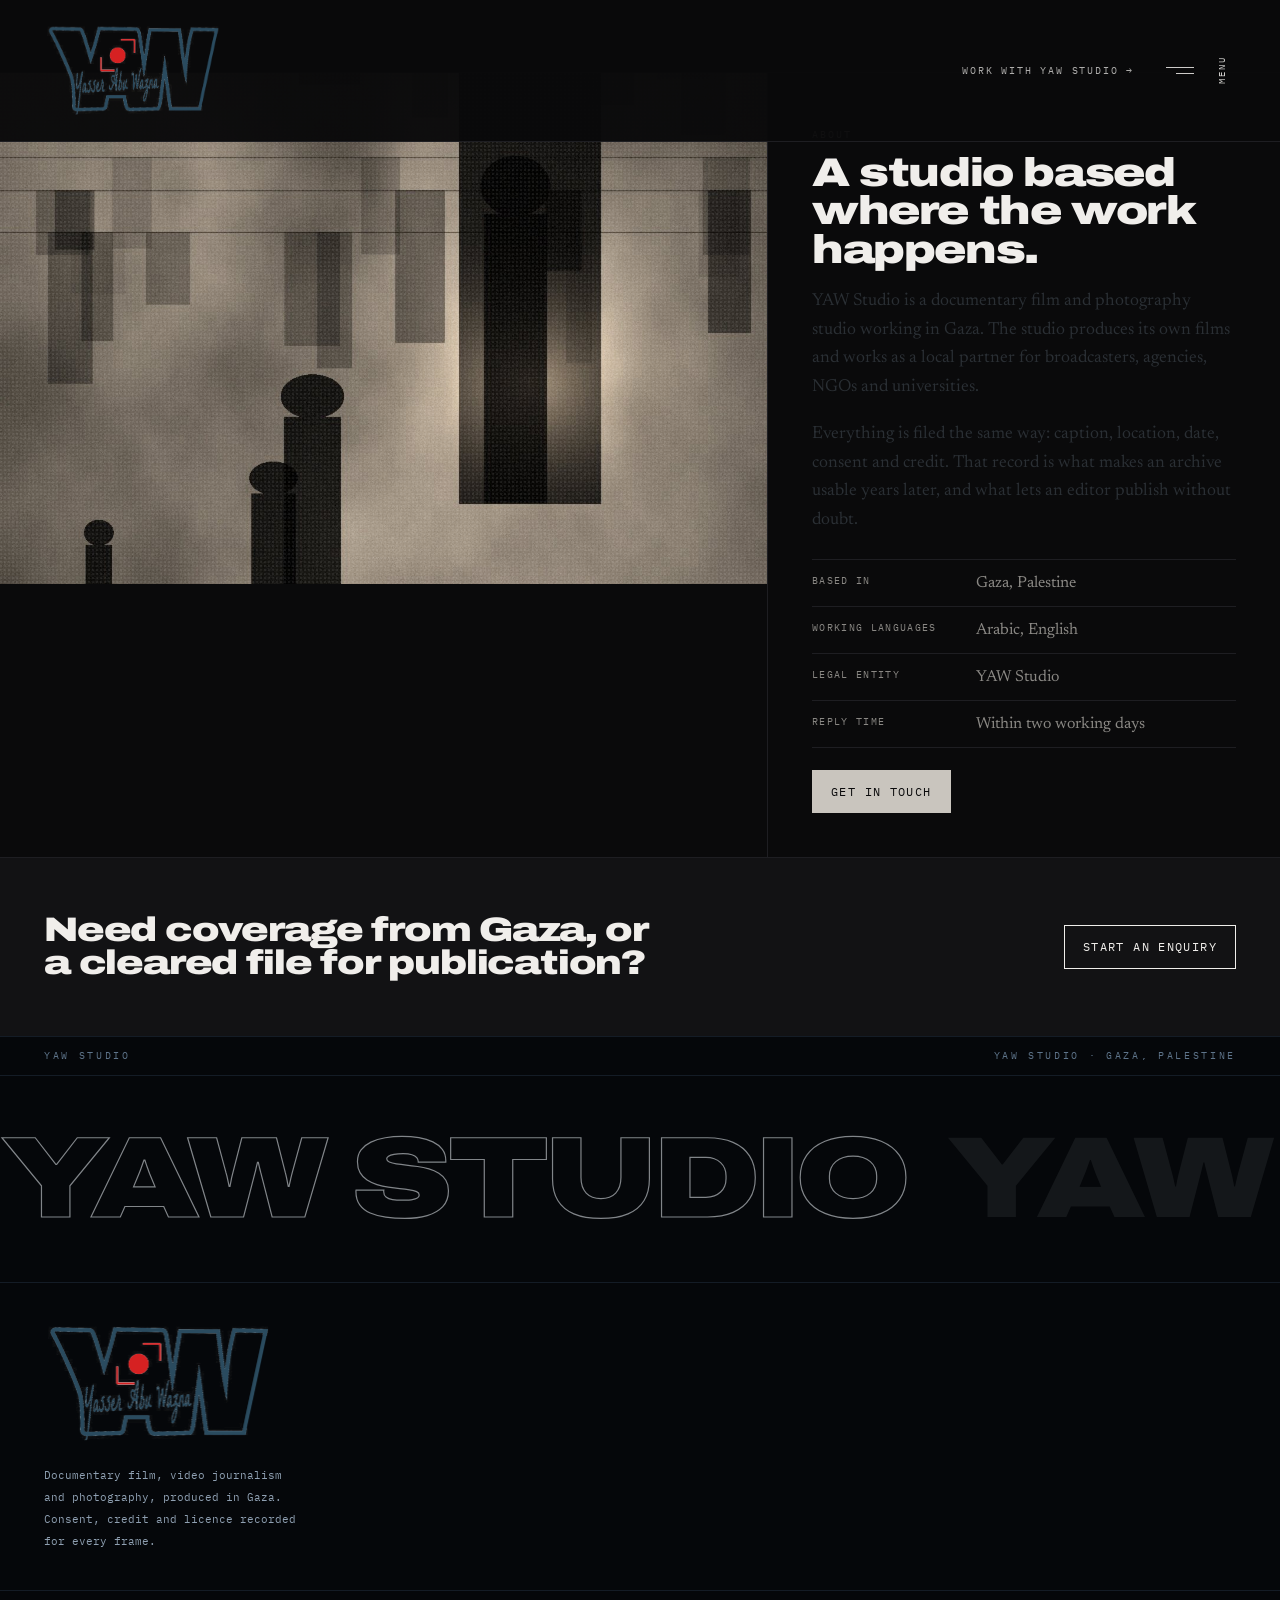
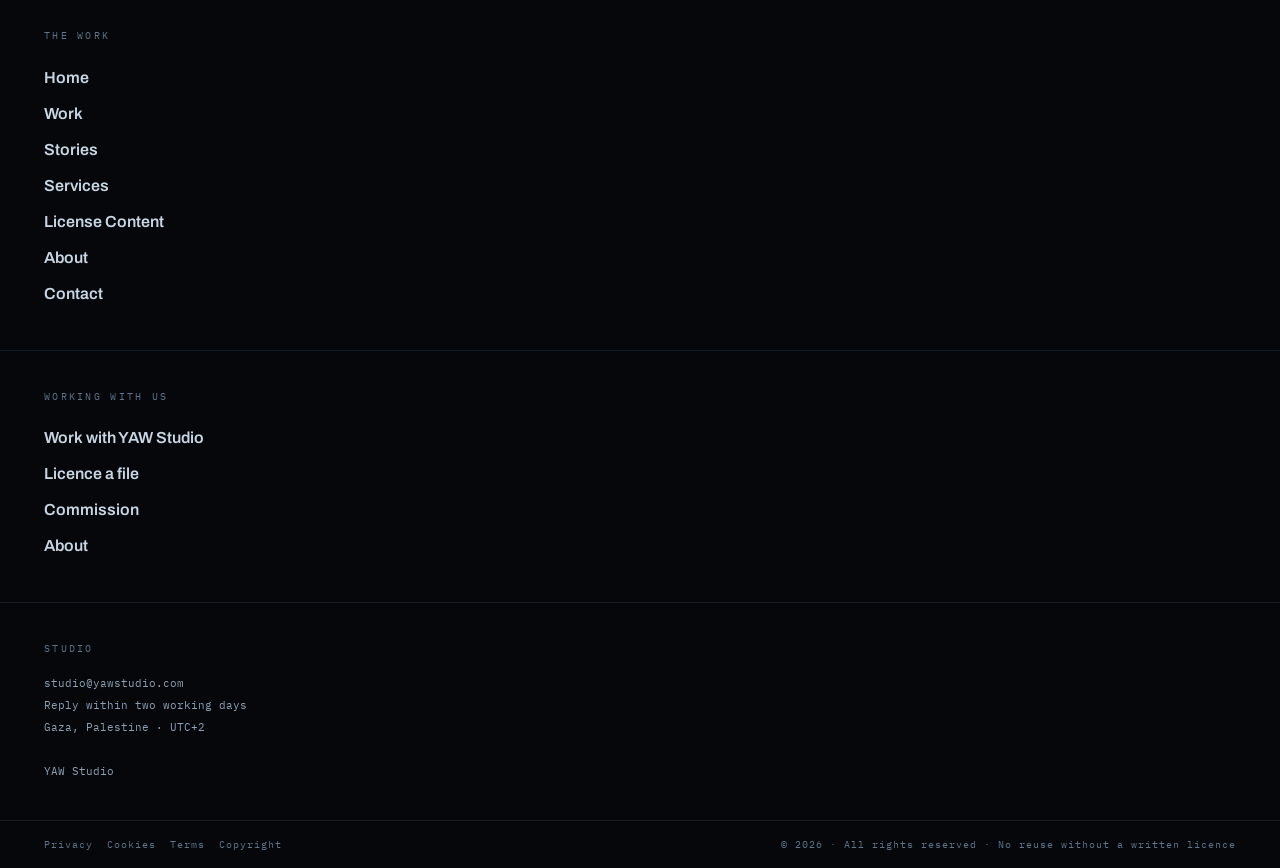
==== commit 3605c2cf: "Ship home refinements: YAW Studio branding, cinematic hero, and held-page UX. Unify public copy unde" ====
--- a/about.html
+++ b/about.html
@@ -4,9 +4,9 @@
 <meta charset="utf-8">
 <meta name="viewport" content="width=device-width, initial-scale=1">
 <title>About &mdash; YAW STUDIO</title>
-<meta name="description" content="YAW STUDIO is the production name of Yasser Abu Wazna, a documentary film-maker and photojournalist based in Gaza.">
+<meta name="description" content="YAW Studio is a documentary film and photography studio based in Gaza.">
 <meta property="og:title" content="About — YAW STUDIO">
-<meta property="og:description" content="YAW STUDIO is the production name of Yasser Abu Wazna, a documentary film-maker and photojournalist based in Gaza.">
+<meta property="og:description" content="YAW Studio is a documentary film and photography studio based in Gaza.">
 <meta property="og:type" content="website">
 <link rel="preconnect" href="https://fonts.googleapis.com"><link rel="preconnect" href="https://fonts.gstatic.com" crossorigin><link href="https://fonts.googleapis.com/css2?family=Archivo:ital,wdth,wght@0,62..125,100..900;1,62..125,100..900&family=IBM+Plex+Mono:wght@400;500&family=Newsreader:ital,opsz,wght@0,6..72,200..700;1,6..72,200..600&display=swap" rel="stylesheet">
 <link rel="icon" href="assets/logo/favicon-512.png">
@@ -21,7 +21,7 @@
     <img class="mark" src="assets/logo/yaw-logo-ink.png" alt="" aria-hidden="true" width="924" height="458">
   </a>
   <div class="hdr-actions">
-    <a class="hdr-cta" href="contact.html">Work with Yasser &rarr;</a>
+    <a class="hdr-cta" href="contact.html">Work with YAW Studio &rarr;</a>
     <button class="menu-btn" id="menuBtn" type="button" aria-expanded="false" aria-controls="menuRoom" aria-label="Open menu">
       <span class="menu-frame"><span class="menu-line"></span><span class="menu-line short"></span><span class="menu-tag">Menu</span></span>
     </button>
@@ -34,21 +34,21 @@
     <img  src="assets/logo/yaw-logo-ink.png" alt="" aria-hidden="true" width="924" height="458">
     <button class="close" id="menuClose" type="button">Close &times;</button>
   </div>
-  <div class="list"><a href="index.html" data-i="0"><span class="k">01</span><span class="w"><b>Home</b></span><span class="d">Yasser Abu Wazna &middot; Gaza</span></a><a href="work.html" data-i="1"><span class="k">02</span><span class="w"><b>Work</b></span><span class="d">Photography &middot; frames</span></a><a href="story.html" data-i="2"><span class="k">03</span><span class="w"><b>Stories</b></span><span class="d">Reported &middot; written &middot; photographed</span></a><a href="services.html" data-i="3"><span class="k">04</span><span class="w"><b>Services</b></span><span class="d">Commission &middot; production</span></a><a href="licensing.html" data-i="4"><span class="k">05</span><span class="w"><b>License Content</b></span><span class="d">Cleared stills &amp; footage</span></a><a href="about.html" data-i="5"><span class="k">06</span><span class="w"><b>About</b></span><span class="d">Yasser Abu Wazna &middot; Gaza</span></a><a href="contact.html" data-i="6"><span class="k">07</span><span class="w"><b>Contact</b></span><span class="d">Discovery &middot; enquiries</span></a></div>
+  <div class="list"><a href="index.html" data-i="0"><span class="k">01</span><span class="w"><b>Home</b></span><span class="d">YAW Studio &middot; Gaza</span></a><a href="work.html" data-i="1"><span class="k">02</span><span class="w"><b>Work</b></span><span class="d">Photography &middot; frames</span></a><a href="story.html" data-i="2"><span class="k">03</span><span class="w"><b>Stories</b></span><span class="d">Reported &middot; written &middot; photographed</span></a><a href="services.html" data-i="3"><span class="k">04</span><span class="w"><b>Services</b></span><span class="d">Commission &middot; production</span></a><a href="licensing.html" data-i="4"><span class="k">05</span><span class="w"><b>License Content</b></span><span class="d">Cleared stills &amp; footage</span></a><a href="about.html" data-i="5"><span class="k">06</span><span class="w"><b>About</b></span><span class="d">YAW Studio &middot; Gaza</span></a><a href="contact.html" data-i="6"><span class="k">07</span><span class="w"><b>Contact</b></span><span class="d">Discovery &middot; enquiries</span></a></div>
   <div class="view"><div class="lay on"><div class="ph"><img src="images/hero-main.jpg" alt="Home" loading="lazy"></div></div><div class="lay"><div class="ph c"><img src="images/frame-03.jpg" alt="Work" loading="lazy"></div></div><div class="lay"><div class="ph b"><img src="images/story-01.jpg" alt="Stories" loading="lazy"></div></div><div class="lay"><div class="ph"><img src="images/w04.jpg" alt="Services" loading="lazy"></div></div><div class="lay"><div class="ph d"><img src="images/frame-01.jpg" alt="License Content" loading="lazy"></div></div><div class="lay"><div class="ph c"><img src="images/portrait.jpg" alt="About" loading="lazy"></div></div><div class="lay"><div class="ph b"><img src="images/film-04.jpg" alt="Contact" loading="lazy"></div></div></div>
-  <div class="foot"><span>Yasser Abu Wazna &middot; YAW STUDIO</span>
+  <div class="foot"><span>YAW Studio</span>
   <span>studio@yawstudio.com</span><span>Gaza, Palestine</span></div>
 </div>
 <main id="main">
 <div class="story">
   <div class="col-a">
-    <div class="ph c"><img src="images/portrait.jpg" alt="Portrait of Yasser Abu Wazna" loading="lazy"></div>
+    <div class="ph c"><img src="images/portrait.jpg" alt="Portrait — YAW Studio" loading="lazy"></div>
   </div>
   <div class="col-b">
     <p class="eyebrow" style="color:var(--signal)">About</p>
     <h1 class="disp">A studio based where the work happens.</h1>
     <p style="font-family:var(--read);font-size:17.5px;line-height:1.65;color:#2A2F34">
-      YAW STUDIO is the production name of Yasser Abu Wazna, a documentary film-maker and photojournalist working in Gaza.
+      YAW Studio is a documentary film and photography studio working in Gaza.
       The studio produces its own films and works as a local partner for broadcasters, agencies, NGOs and universities.</p>
     <p style="font-family:var(--read);font-size:17.5px;line-height:1.65;color:#2A2F34;margin-top:16px">
       Everything is filed the same way: caption, location, date, consent and credit. That record is what makes an archive
@@ -56,7 +56,7 @@
     <dl class="facts">
       <div><dt>Based in</dt><dd>Gaza, Palestine</dd></div>
       <div><dt>Working languages</dt><dd>Arabic, English</dd></div>
-      <div><dt>Legal entity</dt><dd>Yasser Abu Wazna Documentary &amp; Media Production</dd></div>
+      <div><dt>Legal entity</dt><dd>YAW Studio</dd></div>
       <div><dt>Reply time</dt><dd>Within two working days</dd></div>
     </dl>
     <div class="btnrow" style="padding:22px 0 0">
@@ -73,11 +73,11 @@
 <footer class="endcard">
   <div class="slateline">
     <span>YAW STUDIO</span>
-    <span>Yasser Abu Wazna &middot; Gaza, Palestine</span>
+    <span>YAW Studio &middot; Gaza, Palestine</span>
     <span class="tc2"></span>
   </div>
   <div class="roll"><div class="rn">
-    <span>YASSER ABU WAZNA</span><span>YAW STUDIO</span><span>YASSER ABU WAZNA</span><span>YAW STUDIO</span><span>YASSER ABU WAZNA</span><span>YAW STUDIO</span><span>YASSER ABU WAZNA</span><span>YAW STUDIO</span>
+    <span>YAW STUDIO</span><span>YAW STUDIO</span><span>YAW STUDIO</span><span>YAW STUDIO</span><span>YAW STUDIO</span><span>YAW STUDIO</span><span>YAW STUDIO</span><span>YAW STUDIO</span>
   </div></div>
   <div class="cols">
     <div class="cell">
@@ -90,11 +90,11 @@
       <a href="licensing.html">License Content</a><a href="about.html">About</a>
       <a href="contact.html">Contact</a></div>
     <div class="cell"><h4>Working with us</h4>
-      <a href="contact.html">Work with Yasser</a><a href="licensing.html">Licence a file</a>
+      <a href="contact.html">Work with YAW Studio</a><a href="licensing.html">Licence a file</a>
       <a href="services.html">Commission</a><a href="about.html">About</a></div>
     <div class="cell"><h4>Studio</h4>
       <p>studio@yawstudio.com<br>Reply within two working days<br>Gaza, Palestine &middot; UTC+2<br><br>
-      Yasser Abu Wazna Documentary<br>&amp; Media Production</p></div>
+      YAW Studio</p></div>
   </div>
   <div class="base">
     <div><a href="legal.html#privacy">Privacy</a><a href="legal.html#cookies">Cookies</a><a href="legal.html#terms">Terms</a><a href="legal.html#copyright">Copyright</a></div>
--- a/assets/style.css
+++ b/assets/style.css
@@ -376,7 +376,9 @@
   position:absolute;z-index:5;left:var(--pad);right:var(--pad);bottom:clamp(100px,14vh,160px);color:#fff;
   opacity:0;transform:translateY(24px);
   animation:heroCap 1.2s .4s var(--ease-out, cubic-bezier(.16,1,.3,1)) forwards;
-}
+  transition:opacity .22s ease,transform .22s ease;
+}
+.cine .cap.is-swapping{opacity:0;transform:translateY(10px)}
 @keyframes heroCap{to{opacity:1;transform:none}}
 .cine .cap h1{
   font-family:var(--disp);font-variation-settings:"wdth" 118;font-weight:900;
@@ -410,6 +412,15 @@
 .cine .shot .ph{position:absolute;inset:0;height:100%}
 .cine .shot.on .ph{animation:kb 11s linear forwards}
 @keyframes kb{from{transform:scale(1.02)}to{transform:scale(1.13)}}
+
+/* the opening frame runs as footage — the still underneath stands in
+   until the clip is decoded, and covers browsers that refuse autoplay */
+.cine .shot .ph video.hero-clip{
+  position:absolute;inset:0;width:100%;height:100%;object-fit:cover;
+  opacity:0;transition:opacity 1.2s ease}
+.cine .shot .ph video.hero-clip.is-ready{opacity:1}
+/* footage carries its own movement, so the ken-burns push is dropped here */
+.cine .shot.has-clip.on .ph{animation:none}
 
 /* film grain — one static tile, drifting slowly. Cheap on the GPU. */
 .cine .grain{position:absolute;inset:-40px;z-index:2;pointer-events:none;opacity:.16;
@@ -459,6 +470,7 @@
 @media (prefers-reduced-motion:reduce){
   .intro{display:none!important}
   .cine .shot.on .ph{animation:none}
+  .cine .shot .ph video.hero-clip{display:none}
   .cine .grain{animation:none}
   .cine .cue{animation:none}
   .strip-reel .track{animation:none}
@@ -545,26 +557,33 @@
 .overlay{position:fixed;inset:0;z-index:400;background:#040506;color:#EDF1F5;
   clip-path:inset(0 0 100% 0);pointer-events:none;
   transition:clip-path .85s cubic-bezier(.62,0,.18,1);overflow:hidden;
-  display:flex;flex-direction:column;
-  padding:clamp(96px,14vh,140px) 0 clamp(72px,11vh,110px)}
+  display:flex;flex-direction:column}
 .overlay.open{clip-path:inset(0 0 0 0);pointer-events:auto}
 .overlay .view{position:absolute;inset:0;z-index:0;overflow:hidden;border:0}
 .overlay .view::after{content:"";position:absolute;inset:0;z-index:1;
   background:linear-gradient(to right,rgba(4,5,6,.88) 0%,rgba(4,5,6,.72) 42%,rgba(4,5,6,.55) 100%)}
+/* the list takes whatever the bar and the strap leave behind, and scrolls
+   inside it — no item can ever sit under the bar */
 .overlay .list{
-  position:relative;z-index:3;margin:auto 0;align-self:stretch;
+  position:relative;z-index:3;
+  flex:1 1 auto;min-height:0;
+  display:flex;flex-direction:column;
   padding:clamp(12px,2vh,28px) var(--pad);
   max-width:680px;width:100%;
-  max-height:100%;overflow-y:auto;
+  overflow-y:auto;overscroll-behavior:contain;-webkit-overflow-scrolling:touch;
   scrollbar-width:thin;
 }
+/* auto margins centre the list while there is room and collapse to zero
+   once it overflows, so the first item stays reachable at any zoom */
+.overlay .list>a:first-child{margin-top:auto}
+.overlay .list>a:last-child{margin-bottom:auto}
 @media(max-width:860px){
   .overlay .view::after{background:rgba(4,5,6,.82)}
   .overlay .list{max-width:none}
 }
-.overlay .top{position:absolute;top:0;left:0;right:0;z-index:5;display:flex;justify-content:space-between;
+.overlay .top{position:relative;flex:0 0 auto;z-index:5;display:flex;justify-content:space-between;
   align-items:center;gap:16px;padding:18px var(--pad);border-bottom:1px solid #141C26}
-.overlay .top img,.overlay .top .brand .mark{width:clamp(130px,16vw,200px);height:auto;display:block}
+.overlay .top img,.overlay .top .brand .mark{width:clamp(110px,min(16vw,15vh),200px);height:auto;display:block}
 .overlay .close{background:none;border:0;cursor:pointer;color:#8FA0B2;
   font-family:var(--mono);font-size:10.5px;letter-spacing:.22em;text-transform:uppercase}
 .overlay .close:hover{color:#fff}
@@ -575,10 +594,10 @@
 @keyframes sweep{0%{transform:scaleX(0)}55%{transform:scaleX(1)}100%{transform:scaleX(1);opacity:0}}
 
 .overlay .list a{display:flex;align-items:baseline;gap:14px;text-decoration:none;color:#EDF1F5;
-  padding:clamp(5px,.85vh,11px) 0;position:relative}
+  padding:clamp(5px,.85vh,11px) 0;position:relative;flex:0 0 auto}
 .overlay .list a .k{font-family:var(--mono);font-size:10px;letter-spacing:.2em;color:#5E748A;width:34px;flex:0 0 auto}
 .overlay .list a b{font-family:var(--disp);font-variation-settings:"wdth" 118;font-weight:900;
-  font-size:clamp(22px,3.8vw,46px);letter-spacing:-.04em;line-height:1.05;text-transform:uppercase;
+  font-size:clamp(20px,min(3.8vw,5vh),46px);letter-spacing:-.04em;line-height:1.05;text-transform:uppercase;
   transform:translateY(110%);display:inline-block;transition:transform .7s cubic-bezier(.2,.85,.2,1),color .3s}
 .overlay .list a .w{overflow:hidden;display:block}
 .overlay.open .list a b{transform:none}
@@ -600,10 +619,20 @@
 .overlay.open .view .lay.on .ph img{animation:menuKen 10s linear forwards}
 @keyframes menuKen{from{transform:scale(1.06)}to{transform:scale(1.14)}}
 .overlay .view{display:block!important}
-.overlay .foot{position:absolute;bottom:0;left:0;right:0;z-index:5;display:flex;justify-content:space-between;
+.overlay .foot{position:relative;flex:0 0 auto;z-index:5;display:flex;justify-content:space-between;
   gap:16px;flex-wrap:wrap;padding:14px var(--pad);border-top:1px solid #141C26;
   font-family:var(--mono);font-size:10px;letter-spacing:.16em;color:#5E748A}
+/* short viewports — zoomed-in desktops, phones in landscape */
+@media(max-height:620px){
+  .overlay .top{padding:10px var(--pad)}
+  .overlay .list{padding-top:8px;padding-bottom:8px}
+  .overlay .list a{padding:4px 0}
+  .overlay .foot{padding:9px var(--pad)}
+  .overlay .foot span:not(:first-child){display:none}
+}
 body.locked{overflow:hidden}
+/* a route that has been neutralised keeps its look but drops the promise */
+a.is-locked{cursor:default}
 
 @media (prefers-reduced-motion:reduce){
   .overlay{transition:none}
--- a/assets/home.css
+++ b/assets/home.css
@@ -659,7 +659,7 @@
 }
 
 /* ============================================================
-   06 · WORK WITH YASSER — production reel
+   06 · WORK WITH YAW STUDIO — production reel
    ============================================================ */
 .prod-act{
   background:
